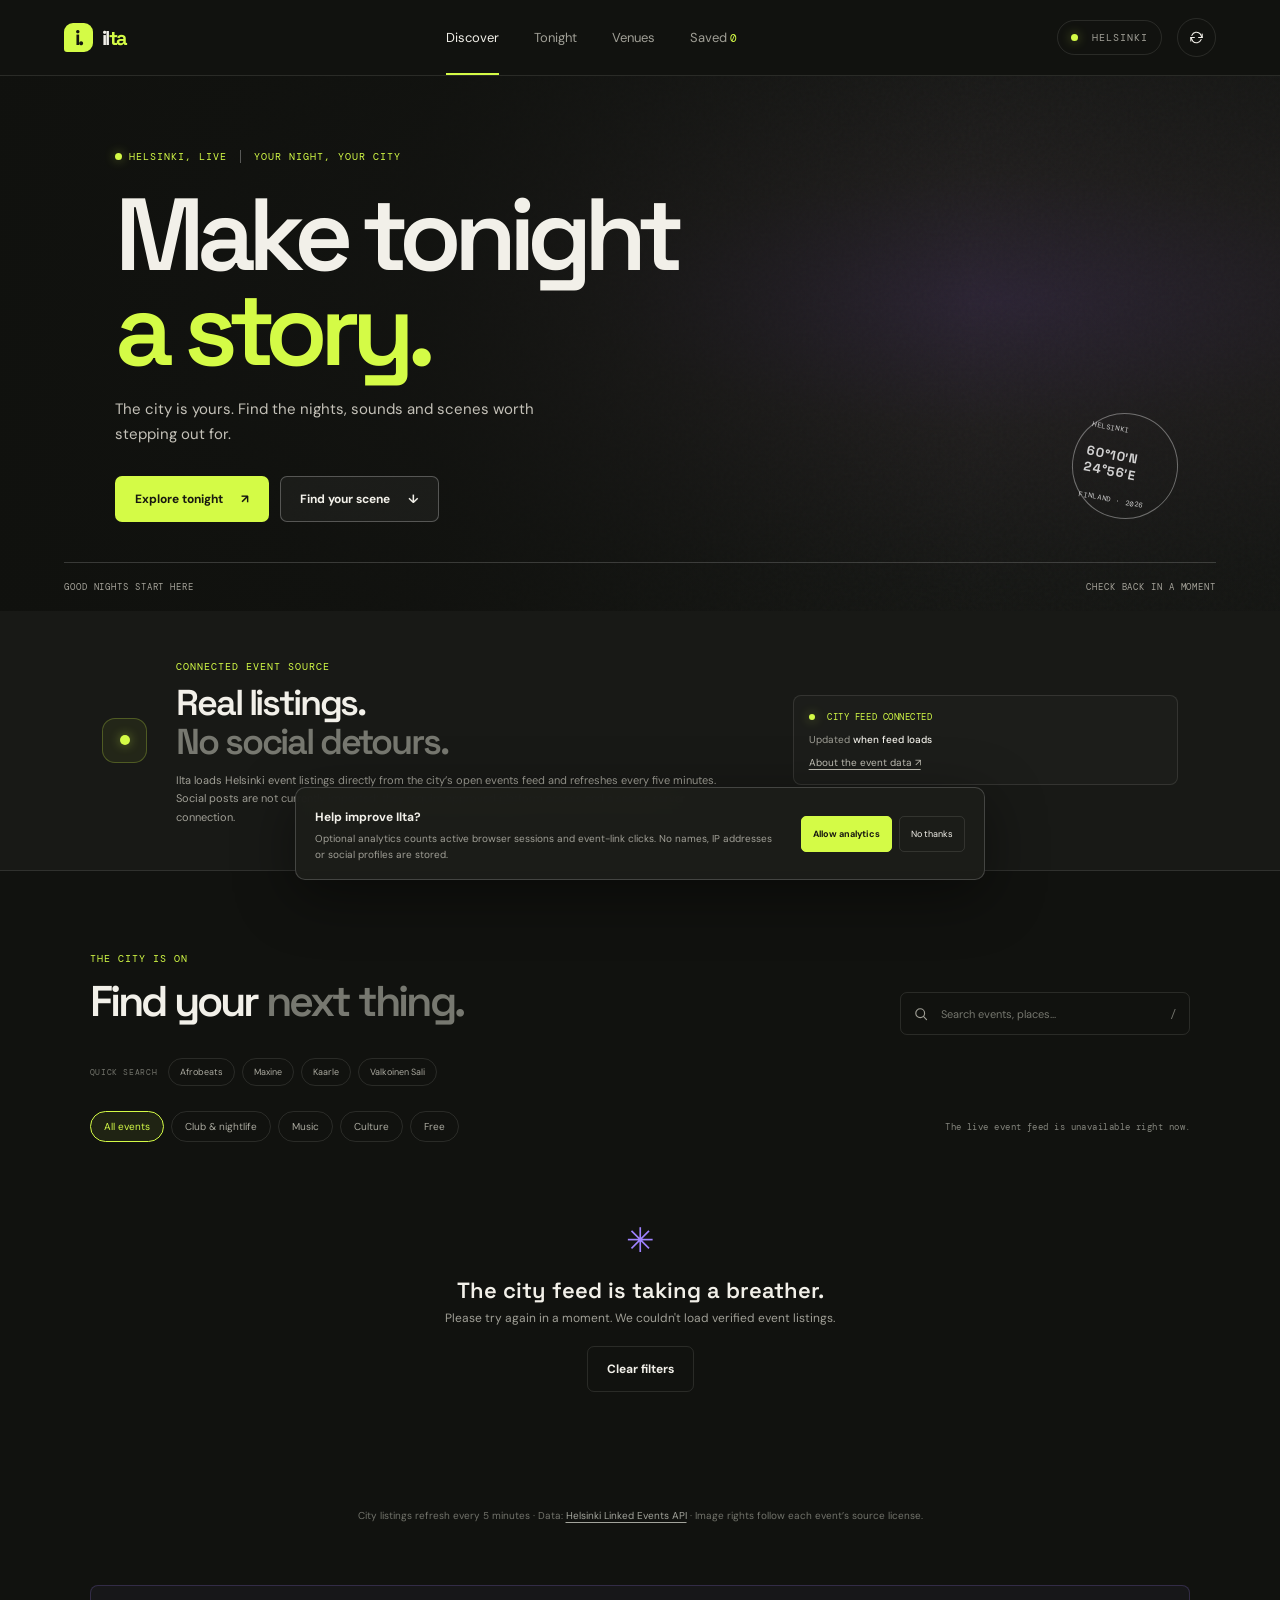
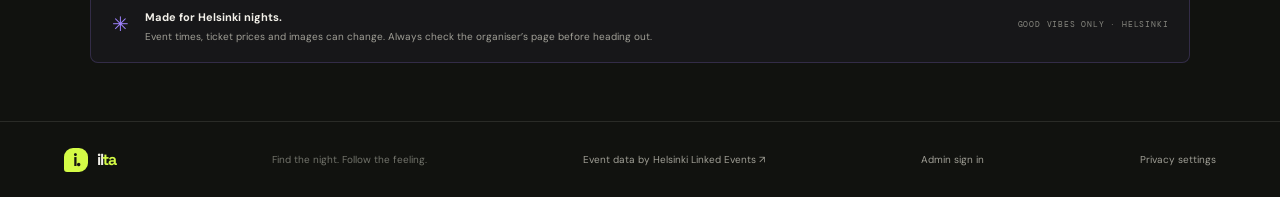
==== index.html @ cf6d87d6 "first commit" ====
<!doctype html>
<html lang="en">
  <head>
    <meta charset="UTF-8">
    <meta name="viewport" content="width=device-width, initial-scale=1">
    <meta name="theme-color" content="#11120f">
    <meta name="description" content="Find what's happening in Helsinki tonight. Live city events, club nights, culture and more.">
    <title>Ilta — Helsinki after hours</title>
    <link rel="preconnect" href="https://api.hel.fi">
    <link rel="stylesheet" href="styles.css">
    <script src="supabase-config.js" defer></script>
    <script src="app.js" defer></script>
  </head>
  <body>
    <div class="app-shell">
      <header class="topbar">
        <a class="brand" href="#discover" aria-label="Ilta home">
          <span class="brand-mark" aria-hidden="true">i.</span>
          <span>il<span class="brand-go">ta</span></span>
        </a>
        <nav class="desktop-nav" aria-label="Main navigation">
          <button class="nav-link active" data-view="discover">Discover</button>
          <button class="nav-link" data-view="tonight">Tonight</button>
          <button class="nav-link" data-view="venues">Venues</button>
          <button class="nav-link" data-view="saved">Saved <span class="saved-count" id="saved-count">0</span></button>
        </nav>
        <div class="top-actions">
          <span class="city-pill"><span class="status-dot"></span> HELSINKI</span>
          <button class="icon-button refresh-button" id="refresh-button" aria-label="Refresh events" title="Refresh events">
            <svg viewBox="0 0 24 24" aria-hidden="true"><path d="M20 7v5h-5M4 17v-5h5"/><path d="M5.5 9a7 7 0 0 1 11.8-2L20 12M4 12l2.7 5a7 7 0 0 0 11.8-2"/></svg>
          </button>
        </div>
      </header>

      <main>
        <section class="hero" id="discover">
          <div class="hero-art" id="hero-art" aria-hidden="true"></div>
          <div class="hero-grain" aria-hidden="true"></div>
          <div class="hero-copy">
            <div class="eyebrow"><span class="status-dot"></span><span id="live-label">HELSINKI, LIVE</span><span class="eyebrow-divider"></span><span>YOUR NIGHT, YOUR CITY</span></div>
            <h1>Make tonight<br> <span class="outline-text">a story.</span></h1>
            <p class="hero-description">The city is yours. Find the nights, sounds and scenes worth stepping out for.</p>
            <div class="hero-actions">
              <button class="button button-lime" data-view="tonight">Explore tonight <span aria-hidden="true">↗</span></button>
              <a class="button button-quiet" href="#feed-status">Find your scene <span aria-hidden="true">↓</span></a>
            </div>
          </div>
          <div class="hero-stamp" aria-hidden="true"><span>HELSINKI</span><b>60°10′N<br>24°56′E</b><span>FINLAND · 2026</span></div>
          <div class="hero-bottom"><span>GOOD NIGHTS START HERE</span><span id="hero-event-count">LOADING THE CITY...</span></div>
        </section>

        <section class="feed-status" id="feed-status" aria-labelledby="feed-title">
          <div class="feed-status-icon" aria-hidden="true"><span class="status-dot"></span></div>
          <div class="feed-status-copy">
            <span class="eyebrow">CONNECTED EVENT SOURCE</span>
            <h2 id="feed-title">Real listings.<br><span class="muted">No social detours.</span></h2>
            <p>Ilta loads Helsinki event listings directly from the city’s open events feed and refreshes every five minutes. Social posts are not currently imported; they require approved platform access and a secure server connection.</p>
          </div>
          <div class="feed-status-meta">
            <span class="feed-source-live"><span class="status-dot"></span> CITY FEED CONNECTED</span>
            <span>Updated <b id="feed-updated">when feed loads</b></span>
            <a href="https://api.hel.fi/linkedevents/v1/" target="_blank" rel="noopener noreferrer" data-analytics-kind="data" data-event-name="Helsinki Linked Events API">About the event data ↗</a>
          </div>
        </section>

        <section class="events-section" id="events-section">
          <div class="section-heading">
            <div>
              <span class="eyebrow">THE CITY IS ON</span>
              <h2 id="section-title">Find your <span class="muted">next thing.</span></h2>
            </div>
            <div class="section-tools">
              <label class="search-box">
                <svg viewBox="0 0 24 24" aria-hidden="true"><circle cx="10.8" cy="10.8" r="6.6"/><path d="m16 16 4.3 4.3"/></svg>
                <input id="event-search" type="search" placeholder="Search events, places..." autocomplete="off" aria-label="Search events and venues">
                <kbd>/</kbd>
              </label>
            </div>
          </div>
          <div class="quick-searches" role="group" aria-label="Quick searches">
            <span>QUICK SEARCH</span>
            <button type="button" data-query="Afrobeats">Afrobeats</button>
            <button type="button" data-query="Maxine">Maxine</button>
            <button type="button" data-query="Kaarle">Kaarle</button>
            <button type="button" data-query="Valkoinen Sali">Valkoinen Sali</button>
          </div>
          <div class="filters-row">
            <div class="filter-chips" role="group" aria-label="Filter events">
              <button class="filter-chip selected" data-filter="all">All events</button>
              <button class="filter-chip" data-filter="nightlife">Club &amp; nightlife</button>
              <button class="filter-chip" data-filter="music">Music</button>
              <button class="filter-chip" data-filter="culture">Culture</button>
              <button class="filter-chip" data-filter="free">Free</button>
            </div>
            <span class="results-meta" id="results-meta" aria-live="polite">Loading events…</span>
          </div>
          <div class="event-grid" id="event-grid" aria-live="polite"></div>
          <div class="empty-state" id="empty-state" hidden>
            <span class="empty-icon">✳</span>
            <h3>No plans found. Yet.</h3>
            <p>Try another search, pick a different filter or check back soon.</p>
            <button class="button button-outline" id="clear-filters">Clear filters</button>
          </div>
          <div class="load-more-wrap"><button class="button button-outline" id="load-more" hidden>Load more events <span aria-hidden="true">↓</span></button></div>
          <p class="api-note">City listings refresh every 5 minutes · Data: <a href="https://api.hel.fi/linkedevents/v1/" target="_blank" rel="noopener noreferrer" data-analytics-kind="data" data-event-name="Helsinki Linked Events API">Helsinki Linked Events API</a> · Image rights follow each event’s source license.</p>
        </section>

        <section class="venues-section" id="venues-section" hidden>
          <div class="section-heading">
            <div><span class="eyebrow">PLACES WITH A PULSE</span><h2>Meet the <span class="muted">venues.</span></h2></div>
            <p class="venue-intro">Places behind the plans, sourced from Helsinki’s public event listings.</p>
          </div>
          <div class="venue-grid" id="venue-grid"></div>
          <div class="empty-state" id="venue-empty" hidden><span class="empty-icon">⌂</span><h3>Venue details are on the way.</h3><p>Check back as more city listings come in.</p></div>
        </section>

        <section class="source-note">
          <span class="source-symbol">✳</span>
          <div><b>Made for Helsinki nights.</b><p>Event times, ticket prices and images can change. Always check the organiser’s page before heading out.</p></div>
          <span class="source-city">GOOD VIBES ONLY · HELSINKI</span>
        </section>
      </main>

      <footer class="footer">
        <a class="brand footer-brand" href="#discover"><span class="brand-mark" aria-hidden="true">i.</span><span>il<span class="brand-go">ta</span></span></a>
        <span>Find the night. Follow the feeling.</span>
        <a href="https://api.hel.fi/linkedevents/v1/" target="_blank" rel="noopener noreferrer" data-analytics-kind="data" data-event-name="Helsinki Linked Events API">Event data by Helsinki Linked Events ↗</a>
        <a href="admin.html">Admin sign in</a>
        <button class="privacy-settings" id="privacy-settings" type="button">Privacy settings</button>
      </footer>
    </div>

    <aside class="consent-banner" id="analytics-consent" aria-label="Optional analytics privacy settings" hidden>
      <div><b>Help improve Ilta?</b><p>Optional analytics counts active browser sessions and event-link clicks. No names, IP addresses or social profiles are stored.</p></div>
      <div class="consent-actions">
        <button class="consent-accept" id="consent-accept" type="button">Allow analytics</button>
        <button class="consent-decline" id="consent-decline" type="button">No thanks</button>
      </div>
    </aside>

    <nav class="mobile-nav" aria-label="Mobile navigation">
      <button class="mobile-nav-item active" data-view="discover"><span>⌂</span>Discover</button>
      <button class="mobile-nav-item" data-view="tonight"><span>✳</span>Tonight</button>
      <button class="mobile-nav-item" data-view="venues"><span>⌖</span>Venues</button>
      <button class="mobile-nav-item" data-view="saved"><span>♡</span>Saved</button>
    </nav>

    <dialog class="detail-dialog" id="detail-dialog" aria-labelledby="detail-title">
      <button class="dialog-close icon-button" id="dialog-close" aria-label="Close event details">×</button>
      <div class="detail-layout">
        <div class="flyer-panel">
          <div class="flyer-toolbar">
            <span>EVENT ARTWORK</span>
            <div><button class="zoom-control" id="zoom-out" aria-label="Zoom out">−</button><button class="zoom-control" id="zoom-in" aria-label="Zoom in">+</button></div>
          </div>
          <div class="flyer-viewport" id="flyer-viewport" tabindex="0" aria-label="Event flyer. Use plus and minus buttons to zoom.">
            <img id="detail-image" alt="" hidden>
            <div class="flyer-placeholder" id="flyer-placeholder"><span>✳</span><small>NO EVENT IMAGE SUPPLIED</small></div>
          </div>
          <p class="flyer-credit" id="flyer-credit"></p>
        </div>
        <div class="detail-copy">
          <span class="eyebrow" id="detail-kicker">HELSINKI EVENT</span>
          <h2 id="detail-title"></h2>
          <div class="detail-date" id="detail-date"></div>
          <div class="detail-venue" id="detail-venue"></div>
          <div class="detail-price" id="detail-price"></div>
          <p class="detail-description" id="detail-description"></p>
          <div class="detail-actions">
            <a class="button button-lime" id="official-link" target="_blank" rel="noopener noreferrer">Open event page <span aria-hidden="true">↗</span></a>
            <button class="button button-outline" id="detail-save">♡ Save event</button>
          </div>
          <div class="detail-source">Details from Helsinki Linked Events. Confirm the latest details with the organiser.</div>
        </div>
      </div>
    </dialog>

    <dialog class="venue-dialog" id="venue-dialog" aria-labelledby="venue-title">
      <button class="dialog-close icon-button" id="venue-close" aria-label="Close venue details">×</button>
      <div class="venue-dialog-image" id="venue-dialog-image"></div>
      <div class="venue-dialog-copy"><span class="eyebrow">HELSINKI VENUE</span><h2 id="venue-title"></h2><p id="venue-address"></p><p id="venue-description"></p><a class="button button-lime" id="venue-link" target="_blank" rel="noopener noreferrer">Venue website <span aria-hidden="true">↗</span></a><h3>Upcoming here</h3><div id="venue-events" class="venue-events"></div></div>
    </dialog>
  </body>
</html>
---- styles.css ----
@import url('https://fonts.googleapis.com/css2?family=DM+Mono:wght@400;500&family=DM+Sans:wght@400;500;600;700;800&family=Space+Grotesk:wght@400;500;600;700&display=swap');

:root {
  color-scheme: dark;
  --bg: #11120f;
  --surface: #191a17;
  --surface-raised: #20211d;
  --text: #f2f0e9;
  --muted: #a09f96;
  --subtle: #72736b;
  --line: rgba(243, 241, 230, .11);
  --lime: #d4fb46;
  --violet: #9f82ff;
  --mono: "DM Mono", monospace;
  --display: "Space Grotesk", sans-serif;
  --body: "DM Sans", sans-serif;
}

* { box-sizing: border-box; }
html { scroll-behavior: smooth; scroll-padding-top: 90px; }
body { margin: 0; background: var(--bg); color: var(--text); font-family: var(--body); -webkit-font-smoothing: antialiased; }
button, input { font: inherit; }
button, a { -webkit-tap-highlight-color: transparent; }
a { color: inherit; }
button { color: inherit; }
button:focus-visible, a:focus-visible, input:focus-visible { outline: 2px solid var(--lime); outline-offset: 3px; }
[hidden] { display: none !important; }

.app-shell { max-width: 1600px; margin: 0 auto; overflow: hidden; }
.topbar { height: 76px; display: flex; align-items: center; justify-content: space-between; padding: 0 clamp(22px, 5vw, 80px); border-bottom: 1px solid var(--line); }
.brand { display: inline-flex; gap: 9px; align-items: center; color: var(--text); text-decoration: none; font: 700 20px var(--display); letter-spacing: -.08em; }
.brand-mark { display: grid; width: 29px; height: 29px; place-items: center; border-radius: 9px 9px 9px 3px; background: var(--lime); color: #161711; font: 700 21px var(--display); letter-spacing: -.1em; }
.brand-go { color: var(--lime); }
.desktop-nav { align-items: center; gap: 35px; display: flex; height: 100%; }
.nav-link { height: 100%; background: none; border: 0; border-bottom: 2px solid transparent; color: var(--muted); padding: 2px 0 0; font-size: 13px; cursor: pointer; }
.nav-link:hover, .nav-link.active { color: var(--text); }
.nav-link.active { border-bottom-color: var(--lime); }
.saved-count { color: var(--lime); font: 11px var(--mono); }
.top-actions { display: flex; align-items: center; gap: 15px; }
.city-pill, .eyebrow, .hero-bottom, .hero-stamp, .results-meta, .flyer-toolbar, .flyer-credit, .detail-source, .source-city { font: 10px var(--mono); letter-spacing: .1em; }
.city-pill { border: 1px solid var(--line); border-radius: 30px; padding: 10px 13px; color: var(--muted); }
.status-dot { display: inline-block; width: 7px; height: 7px; margin-right: 7px; border-radius: 50%; background: var(--lime); box-shadow: 0 0 11px rgba(212,251,70,.45); }
.icon-button { display: grid; width: 39px; height: 39px; place-items: center; border: 1px solid var(--line); border-radius: 50%; background: transparent; cursor: pointer; }
.icon-button svg { width: 17px; fill: none; stroke: currentColor; stroke-width: 1.6; stroke-linecap: round; stroke-linejoin: round; }
.icon-button:hover { border-color: var(--lime); color: var(--lime); }
.refresh-button.loading svg { animation: spin .9s linear infinite; }
@keyframes spin { to { transform: rotate(360deg); } }

.hero { min-height: 535px; position: relative; display: flex; align-items: center; padding: 68px clamp(24px, 9vw, 142px) 89px; isolation: isolate; overflow: hidden; background: radial-gradient(ellipse at 78% 42%, #342940 0%, #242122 29%, #171816 64%, #12130f 100%); }
.hero::after { content: ""; position: absolute; z-index: -1; inset: 0; background: linear-gradient(90deg, rgba(16,17,14,.98) 0%, rgba(16,17,14,.86) 34%, rgba(16,17,14,.26) 76%, rgba(16,17,14,.38) 100%); }
.hero-art { position: absolute; z-index: -2; inset: 0 0 0 33%; background-position: center 42%; background-size: cover; opacity: 0; transition: opacity .7s ease; }
.hero-art.ready { opacity: .77; }
.hero-art.ready::before { content: ""; position: absolute; inset: 0; backdrop-filter: saturate(.68); }
.hero-grain { position: absolute; z-index: -1; inset: 0; opacity: .17; pointer-events: none; background-image: url("data:image/svg+xml,%3Csvg viewBox='0 0 180 180' xmlns='http://www.w3.org/2000/svg'%3E%3Cfilter id='n'%3E%3CfeTurbulence type='fractalNoise' baseFrequency='.86' numOctaves='3' stitchTiles='stitch'/%3E%3C/filter%3E%3Crect width='100%25' height='100%25' filter='url(%23n)' opacity='.23'/%3E%3C/svg%3E"); }
.hero-copy { max-width: 610px; }
.eyebrow { display: inline-flex; align-items: center; gap: 3px; color: var(--lime); }
.eyebrow .status-dot { margin-right: 4px; }
.eyebrow-divider { height: 13px; width: 1px; margin: 0 10px; background: rgba(255,255,255,.3); }
.hero h1 { margin: 23px 0 14px; font: 600 clamp(59px, 8vw, 104px)/.92 var(--display); letter-spacing: -.08em; }
.outline-text { color: var(--lime); }
.hero-description { max-width: 420px; margin: 20px 0 28px; color: #c4c1b8; font-size: 15px; line-height: 1.7; }
.hero-actions { display: flex; gap: 11px; }
.button { min-height: 46px; display: inline-flex; align-items: center; justify-content: center; gap: 18px; padding: 0 19px; border: 1px solid transparent; border-radius: 7px; text-decoration: none; font-size: 12px; font-weight: 700; cursor: pointer; transition: transform .18s, background .18s, border-color .18s; }
.button:hover { transform: translateY(-2px); }
.button-lime { background: var(--lime); color: #171810; }
.button-lime:hover { background: #e3ff77; }
.button-quiet { border-color: rgba(255,255,255,.26); color: var(--text); background: rgba(255,255,255,.045); }
.button-quiet:hover, .button-outline:hover { border-color: var(--lime); color: var(--lime); }
.button-outline { border-color: var(--line); color: var(--text); background: transparent; }
.hero-stamp { position: absolute; right: clamp(30px, 8vw, 127px); bottom: 92px; width: 106px; height: 106px; display: flex; flex-direction: column; justify-content: space-between; padding: 12px; border: 1px solid rgba(255,255,255,.36); border-radius: 50%; color: rgba(255,255,255,.8); font-size: 7px; transform: rotate(11deg); }
.hero-stamp b { font: 700 13px/1.25 var(--display); }
.hero-bottom { position: absolute; bottom: 0; left: clamp(24px, 5vw, 80px); right: clamp(24px, 5vw, 80px); display: flex; justify-content: space-between; padding: 18px 0; color: #a5a39a; border-top: 1px solid rgba(255,255,255,.17); font-size: 9px; }

.section-heading h2 { margin: 11px 0 10px; font: 600 clamp(28px, 3.5vw, 43px)/1.1 var(--display); letter-spacing: -.065em; }
.muted { color: #777870; }

.feed-status { display: grid; grid-template-columns: 50px minmax(0, 1fr) minmax(190px, .65fr); align-items: center; gap: 24px; padding: 43px clamp(24px, 8vw, 120px); background: #181916; border-bottom: 1px solid var(--line); }
.feed-status-icon { width: 45px; height: 45px; display: grid; place-items: center; border: 1px solid rgba(212,251,70,.25); border-radius: 13px; background: rgba(212,251,70,.06); }
.feed-status-icon .status-dot { width: 10px; height: 10px; margin: 0; }
.feed-status-copy h2 { margin: 9px 0; font: 600 clamp(25px, 3vw, 36px)/1.08 var(--display); letter-spacing: -.06em; }
.feed-status-copy p { max-width: 570px; margin: 0; color: var(--muted); font-size: 11px; line-height: 1.7; }
.feed-status-meta { display: grid; justify-items: start; gap: 10px; padding: 15px; border: 1px solid var(--line); border-radius: 8px; background: rgba(255,255,255,.02); color: var(--muted); font-size: 10px; }
.feed-source-live { color: var(--lime); font: 9px var(--mono); letter-spacing: .06em; }
.feed-status-meta .status-dot { width: 6px; height: 6px; }
.feed-status-meta b { color: var(--text); font-weight: 500; }
.feed-status-meta a { color: #c4c2b8; text-underline-offset: 3px; }
.feed-status-meta a:hover { color: var(--lime); }

.events-section, .venues-section { padding: 75px clamp(24px, 7vw, 105px) 61px; }
.section-heading { display: flex; justify-content: space-between; align-items: end; gap: 30px; }
.section-tools { display: flex; align-items: center; gap: 11px; }
.search-box { min-width: min(290px, 35vw); height: 43px; display: flex; align-items: center; gap: 10px; padding: 0 12px; border: 1px solid var(--line); border-radius: 7px; color: var(--muted); }
.search-box svg { flex: 0 0 auto; width: 16px; fill: none; stroke: currentColor; stroke-width: 1.7; stroke-linecap: round; }
.search-box input { width: 100%; min-width: 0; border: 0; outline: 0; background: transparent; color: var(--text); font-size: 11px; }
.search-box input::placeholder { color: #75766e; }
.search-box kbd { color: #73746d; font: 11px var(--mono); }
.filters-row { display: flex; align-items: center; justify-content: space-between; gap: 18px; margin: 25px 0 19px; }
.quick-searches { display: flex; align-items: center; flex-wrap: wrap; gap: 7px; margin: 23px 0 0; }
.quick-searches > span { margin-right: 4px; color: var(--subtle); font: 8px var(--mono); letter-spacing: .08em; }
.quick-searches button { padding: 7px 11px; border: 1px solid var(--line); border-radius: 99px; color: #aaa99f; background: transparent; font-size: 9px; cursor: pointer; }
.quick-searches button:hover { border-color: var(--violet); color: var(--text); }
.filter-chips { display: flex; flex-wrap: wrap; gap: 7px; }
.filter-chip { border: 1px solid var(--line); border-radius: 99px; padding: 8px 13px; color: #aaa99f; background: transparent; font-size: 10px; cursor: pointer; }
.filter-chip:hover, .filter-chip.selected { border-color: var(--lime); color: var(--lime); background: rgba(212,251,70,.07); }
.results-meta { color: #84857d; font-size: 9px; letter-spacing: .05em; white-space: nowrap; }
.event-grid { display: grid; grid-template-columns: repeat(4, minmax(0, 1fr)); gap: 14px; }
.event-card { position: relative; min-width: 0; border: 1px solid var(--line); border-radius: 9px; overflow: hidden; background: var(--surface); transition: border-color .2s, transform .2s, box-shadow .2s; }
.event-card:hover { transform: translateY(-4px); border-color: rgba(212,251,70,.4); box-shadow: 0 13px 35px rgba(0,0,0,.2); }
.event-image-wrap { height: clamp(175px, 20vw, 265px); display: grid; place-items: center; position: relative; overflow: hidden; background: radial-gradient(ellipse at 35% 22%, #40384d, #272723 49%, #20211c); }
.event-image-wrap::after { content: ""; position: absolute; inset: 0; pointer-events: none; background: linear-gradient(180deg, rgba(0,0,0,.08), transparent 53%, rgba(0,0,0,.24)); }
.event-image { width: 100%; height: 100%; object-fit: contain; color: transparent; }
.event-placeholder { position: absolute; inset: 0; display: grid; place-content: center; justify-items: center; gap: 10px; color: rgba(242,240,233,.28); }
.event-placeholder span { font: 34px var(--display); color: var(--violet); }
.event-placeholder small { font: 8px var(--mono); letter-spacing: .13em; }
.event-tag { position: absolute; z-index: 1; top: 11px; left: 11px; border: 1px solid rgba(255,255,255,.2); border-radius: 4px; padding: 6px 8px; color: #f4f1e6; background: rgba(17,18,15,.72); backdrop-filter: blur(9px); font: 8px var(--mono); letter-spacing: .06em; text-transform: uppercase; }
.save-event { position: absolute; z-index: 2; top: 9px; right: 9px; width: 33px; height: 33px; display: grid; place-items: center; border: 1px solid rgba(255,255,255,.26); border-radius: 50%; background: rgba(17,18,15,.69); color: var(--text); font-size: 16px; cursor: pointer; }
.save-event:hover, .save-event.saved { border-color: var(--lime); color: var(--lime); }
.event-card-body { padding: 14px 14px 13px; }
.event-date { color: var(--lime); font: 9px var(--mono); letter-spacing: .045em; }
.event-title { display: -webkit-box; min-height: 44px; margin: 8px 0 9px; overflow: hidden; color: var(--text); font: 600 16px/1.35 var(--display); letter-spacing: -.035em; -webkit-box-orient: vertical; -webkit-line-clamp: 2; }
.event-venue { display: flex; align-items: start; gap: 6px; min-height: 28px; color: #a4a39a; font-size: 10px; line-height: 1.45; }
.event-venue span { color: var(--violet); font-size: 12px; }
.card-footer { display: flex; justify-content: space-between; align-items: center; margin-top: 12px; padding-top: 11px; border-top: 1px solid var(--line); }
.event-price { color: #d5d2c8; font-size: 10px; }
.event-price.free { color: var(--lime); }
.card-arrow { color: var(--lime); font-size: 14px; }
.event-card-main { width: 100%; padding: 0; border: 0; color: inherit; text-align: left; background: none; cursor: pointer; }
.load-more-wrap { display: flex; justify-content: center; margin-top: 30px; }
.api-note { margin: 28px auto 0; color: var(--subtle); text-align: center; font-size: 10px; line-height: 1.6; }
.api-note a { color: #a3a49c; text-underline-offset: 3px; }
.empty-state { padding: 58px 18px; text-align: center; }
.empty-icon { color: var(--violet); font: 34px var(--display); }
.empty-state h3 { margin: 14px 0 6px; font: 600 22px var(--display); }
.empty-state p { margin: 0 auto 20px; color: var(--muted); font-size: 12px; }
.skeleton { min-height: 335px; border: 1px solid var(--line); border-radius: 9px; background: linear-gradient(105deg, #1a1b18 25%, #242520 40%, #1a1b18 60%); background-size: 200% 100%; animation: shimmer 1.3s linear infinite; }
@keyframes shimmer { to { background-position-x: -200%; } }

.venue-intro { max-width: 310px; margin: 0 0 10px; color: var(--muted); font-size: 12px; line-height: 1.7; }
.venue-grid { display: grid; grid-template-columns: repeat(3, minmax(0, 1fr)); gap: 14px; margin-top: 28px; }
.venue-card { min-height: 177px; position: relative; display: flex; flex-direction: column; justify-content: end; padding: 19px; overflow: hidden; border: 1px solid var(--line); border-radius: 9px; background: radial-gradient(ellipse at 80% 5%, rgba(159,130,255,.25), transparent 55%), linear-gradient(130deg, #22231f, #171815); text-align: left; cursor: pointer; }
.venue-card:hover { border-color: rgba(212,251,70,.45); }
.venue-card::before { content: "⌖"; position: absolute; top: 15px; right: 19px; color: rgba(212,251,70,.7); font-size: 26px; }
.venue-card img { position: absolute; inset: 0; width: 100%; height: 100%; object-fit: cover; opacity: .35; }
.venue-card::after { content: ""; position: absolute; inset: 0; background: linear-gradient(0deg, rgba(17,18,15,.92), transparent 80%); }
.venue-card span, .venue-card b, .venue-card small { z-index: 1; position: relative; }
.venue-card span { color: var(--lime); font: 9px var(--mono); text-transform: uppercase; }
.venue-card b { max-width: 90%; margin-top: 7px; font: 600 17px var(--display); }
.venue-card small { margin-top: 5px; color: var(--muted); font-size: 10px; }

.source-note { display: flex; align-items: center; gap: 16px; margin: 0 clamp(24px, 7vw, 105px) 58px; padding: 19px 21px; border: 1px solid rgba(159,130,255,.2); border-radius: 8px; background: rgba(159,130,255,.045); }
.source-symbol { color: var(--violet); font-size: 20px; }
.source-note b { font-size: 11px; }
.source-note p { margin: 4px 0 0; color: var(--muted); font-size: 10px; }
.source-city { margin-left: auto; color: #888880; font-size: 8px; white-space: nowrap; }
.footer { min-height: 76px; display: flex; align-items: center; justify-content: space-between; gap: 15px; padding: 18px clamp(24px, 5vw, 80px); border-top: 1px solid var(--line); color: var(--subtle); font-size: 10px; }
.footer-brand { color: var(--text); font-size: 16px; }
.footer-brand .brand-mark { width: 24px; height: 24px; font-size: 18px; }
.footer a:last-child { color: var(--muted); text-decoration: none; }
.footer a:last-child:hover { color: var(--lime); }
.footer > a:not(.brand) { color: var(--muted); text-decoration: none; }
.footer > a:not(.brand):hover { color: var(--lime); }
.privacy-settings { padding: 0; border: 0; color: var(--muted); background: transparent; font-size: 10px; cursor: pointer; }
.privacy-settings:hover { color: var(--lime); }
.consent-banner { position: fixed; z-index: 20; right: 20px; bottom: 20px; left: 20px; width: min(690px, calc(100% - 40px)); display: flex; justify-content: space-between; align-items: center; gap: 20px; margin: 0 auto; padding: 17px 19px; border: 1px solid rgba(255,255,255,.18); border-radius: 10px; background: rgba(28,29,25,.97); box-shadow: 0 15px 60px rgba(0,0,0,.45); backdrop-filter: blur(16px); }
.consent-banner b { font-size: 12px; }
.consent-banner p { margin: 5px 0 0; color: var(--muted); font-size: 10px; line-height: 1.55; }
.consent-actions { flex: 0 0 auto; display: flex; gap: 7px; }
.consent-actions button { min-height: 36px; padding: 0 11px; border: 1px solid var(--line); border-radius: 5px; background: transparent; color: var(--text); font-size: 9px; cursor: pointer; }
.consent-actions .consent-accept { border-color: var(--lime); background: var(--lime); color: #171810; font-weight: 700; }
.consent-actions button:hover { border-color: var(--lime); }

.admin-page { min-height: 100vh; }
.admin-shell { max-width: 1200px; min-height: 100vh; margin: 0 auto; }
.admin-topbar { padding: 0 clamp(22px, 5vw, 70px); }
.private-pill { border: 1px solid rgba(159,130,255,.35); border-radius: 30px; padding: 9px 12px; color: #c6b7ff; font: 9px var(--mono); letter-spacing: .07em; }
.private-pill span { margin-right: 5px; }
.admin-back { color: var(--muted); font-size: 11px; text-decoration: none; }
.admin-back:hover { color: var(--lime); }
.admin-main { min-height: calc(100vh - 154px); padding: 60px clamp(22px, 7vw, 100px); }
.admin-login { width: min(100%, 430px); margin: 4vh auto; padding: 35px; border: 1px solid var(--line); border-radius: 12px; background: linear-gradient(145deg, #1d1e1a, #151613); box-shadow: 0 25px 80px rgba(0,0,0,.22); }
.admin-login h1, .admin-heading h1 { margin: 12px 0; font: 600 clamp(38px, 6vw, 55px)/.98 var(--display); letter-spacing: -.07em; }
.admin-login > p, .admin-heading p { color: var(--muted); font-size: 12px; line-height: 1.7; }
.admin-login form { display: grid; gap: 8px; margin-top: 25px; }
.admin-login label { margin-top: 8px; color: #d4d1c8; font-size: 11px; }
.admin-login input { min-height: 43px; padding: 0 12px; border: 1px solid var(--line); border-radius: 6px; background: #11120f; color: var(--text); }
.admin-login form .button { margin-top: 10px; }
.admin-message { min-height: 20px; font-size: 10px !important; }
.admin-message.error { color: #ff9d9d; }
.admin-heading { display: flex; justify-content: space-between; align-items: start; gap: 20px; }
.admin-heading h1 { font-size: 43px; }
.admin-heading p { max-width: 500px; margin-top: 0; }
.admin-heading > .button { flex: 0 0 auto; }
.metric-grid { display: grid; grid-template-columns: repeat(3, minmax(0, 1fr)); gap: 13px; margin-top: 29px; }
.metric-card { min-height: 165px; display: flex; flex-direction: column; align-items: start; justify-content: space-between; padding: 19px; border: 1px solid var(--line); border-radius: 9px; background: var(--surface); }
.metric-card > span { color: #c8c5bb; font: 9px var(--mono); letter-spacing: .08em; }
.metric-card small { margin-left: 7px; color: var(--subtle); font-size: 8px; }
.metric-card > b { color: var(--lime); font: 600 45px var(--display); letter-spacing: -.06em; }
.metric-card p { margin: 0; color: var(--muted); font-size: 10px; }
.clicks-panel { margin-top: 24px; padding: 21px; border: 1px solid var(--line); border-radius: 9px; background: var(--surface); }
.clicks-heading { display: flex; align-items: end; justify-content: space-between; gap: 15px; padding-bottom: 15px; border-bottom: 1px solid var(--line); }
.clicks-heading h2 { margin: 7px 0 0; font: 600 20px var(--display); }
.clicks-heading > span { color: var(--subtle); font: 9px var(--mono); }
.click-list { display: grid; }
.click-row { display: flex; justify-content: space-between; align-items: center; gap: 15px; padding: 13px 0; border-bottom: 1px solid var(--line); }
.click-row:last-child { border-bottom: 0; }
.click-row > div { display: grid; gap: 4px; min-width: 0; }
.click-row b { overflow: hidden; color: var(--text); font-size: 11px; font-weight: 500; text-overflow: ellipsis; white-space: nowrap; }
.click-row span, .click-row time { color: var(--muted); font-size: 9px; }
.click-row time { flex: 0 0 auto; font-family: var(--mono); }
.click-empty { color: var(--muted); font-size: 11px; }
.admin-privacy { margin: 18px 0; color: var(--subtle); font-size: 10px; line-height: 1.6; }

.mobile-nav { display: none; }
.detail-dialog, .venue-dialog { width: min(980px, calc(100vw - 32px)); max-width: unset; max-height: min(860px, calc(100dvh - 32px)); padding: 0; overflow: auto; border: 1px solid rgba(255,255,255,.14); border-radius: 12px; background: #181916; color: var(--text); box-shadow: 0 30px 100px rgba(0,0,0,.7); }
.detail-dialog::backdrop, .venue-dialog::backdrop { background: rgba(7,8,7,.78); backdrop-filter: blur(8px); }
.dialog-close { position: sticky; z-index: 5; top: 14px; float: right; margin: 14px 14px -53px 0; border-color: rgba(255,255,255,.2); background: rgba(16,17,14,.68); font-size: 23px; }
.detail-layout { display: grid; grid-template-columns: minmax(0, .95fr) minmax(0, 1.05fr); min-height: 560px; }
.flyer-panel { display: flex; flex-direction: column; min-width: 0; padding: 20px; background: #12130f; }
.flyer-toolbar { display: flex; justify-content: space-between; align-items: center; margin: 0 50px 14px 0; color: var(--muted); font-size: 8px; }
.zoom-control { width: 30px; height: 27px; margin-left: 5px; border: 1px solid var(--line); border-radius: 4px; background: #20211d; cursor: pointer; }
.zoom-control:hover { border-color: var(--lime); color: var(--lime); }
.flyer-viewport { min-height: 370px; flex: 1; display: grid; place-items: center; overflow: auto; border-radius: 6px; background: radial-gradient(ellipse, #292a25, #191a17); }
.flyer-viewport img { max-width: 100%; max-height: 480px; object-fit: contain; transform: scale(1); transition: transform .18s; transform-origin: center; }
.flyer-placeholder { display: grid; justify-items: center; gap: 10px; color: #85847c; }
.flyer-placeholder span { color: var(--violet); font-size: 36px; }
.flyer-placeholder small { font: 8px var(--mono); letter-spacing: .1em; }
.flyer-credit { min-height: 15px; margin: 10px 0 0; color: var(--subtle); font-size: 8px; letter-spacing: .02em; }
.detail-copy { padding: 68px 36px 34px; }
.detail-copy h2 { margin: 15px 0; font: 600 clamp(28px, 4vw, 39px)/1.08 var(--display); letter-spacing: -.055em; }
.detail-date, .detail-venue, .detail-price { margin-top: 12px; color: #d5d2c8; font-size: 12px; }
.detail-date { color: var(--lime); font-family: var(--mono); }
.detail-venue::before { content: "⌖"; margin-right: 7px; color: var(--violet); }
.detail-price::before { content: "↗"; margin-right: 7px; color: var(--lime); }
.detail-description { margin: 24px 0; color: #aaa99f; font-size: 12px; line-height: 1.75; }
.detail-actions { display: flex; flex-wrap: wrap; gap: 9px; }
.detail-source { margin-top: 22px; color: var(--subtle); font-size: 8px; letter-spacing: .02em; line-height: 1.6; }
.venue-dialog { width: min(620px, calc(100vw - 32px)); }
.venue-dialog-image { height: 200px; background: radial-gradient(ellipse at 70% 30%, #44385a, #20211c 67%); }
.venue-dialog-image img { width: 100%; height: 100%; object-fit: cover; }
.venue-dialog-copy { padding: 29px; }
.venue-dialog-copy h2 { margin: 9px 0; font: 600 31px var(--display); }
.venue-dialog-copy p { color: var(--muted); font-size: 12px; line-height: 1.7; }
.venue-dialog-copy h3 { margin: 28px 0 10px; font: 600 16px var(--display); }
.venue-events { display: grid; gap: 7px; }
.venue-event-row { display: flex; justify-content: space-between; gap: 12px; padding: 10px; border: 1px solid var(--line); border-radius: 6px; background: #1d1e1a; text-align: left; cursor: pointer; }
.venue-event-row span:first-child { font-size: 11px; }
.venue-event-row span:last-child { flex: 0 0 auto; color: var(--lime); font: 9px var(--mono); }

@media (min-width: 1320px) {
  .event-grid { grid-template-columns: repeat(5, minmax(0, 1fr)); }
}
@media (max-width: 960px) {
  .topbar { padding: 0 25px; }
  .desktop-nav { gap: 21px; }
  .hero { min-height: 490px; padding-left: 8vw; }
  .feed-status { grid-template-columns: 43px minmax(0, 1fr) minmax(170px, .65fr); gap: 16px; padding-right: 7vw; padding-left: 7vw; }
  .event-grid { grid-template-columns: repeat(3, minmax(0, 1fr)); }
}
@media (max-width: 700px) {
  html { scroll-padding-top: 15px; }
  .topbar { height: 62px; padding: 0 18px; }
  .brand { font-size: 18px; }
  .brand-mark { width: 27px; height: 27px; }
  .desktop-nav { display: none; }
  .top-actions { gap: 9px; }
  .city-pill { padding: 8px 9px; font-size: 8px; }
  .icon-button { width: 35px; height: 35px; }
  .hero { min-height: 555px; align-items: end; padding: 0 22px 85px; }
  .hero::after { background: linear-gradient(0deg, rgba(15,16,14,.98), rgba(15,16,14,.8) 37%, rgba(15,16,14,.13) 100%); }
  .hero-art { inset: 0; background-position: center 30%; }
  .hero-copy { max-width: 100%; }
  .hero h1 { margin-top: 19px; font-size: clamp(59px, 17vw, 87px); }
  .hero-description { max-width: 340px; margin: 14px 0 20px; font-size: 13px; }
  .hero-stamp { right: 22px; top: 54%; bottom: auto; width: 80px; height: 80px; padding: 9px; font-size: 6px; }
  .hero-stamp b { font-size: 10px; }
  .hero-bottom { left: 22px; right: 22px; font-size: 7px; }
  .feed-status { grid-template-columns: 38px 1fr; gap: 12px; padding: 29px 21px; }
  .feed-status-icon { width: 36px; height: 36px; border-radius: 11px; }
  .feed-status-copy h2 { font-size: 27px; }
  .feed-status-copy p { grid-column: 1 / -1; font-size: 10px; }
  .feed-status-meta { grid-column: 1 / -1; grid-template-columns: 1fr auto; justify-items: start; gap: 7px 12px; padding: 11px; font-size: 9px; }
  .feed-status-meta a { grid-column: 1 / -1; }
  .events-section, .venues-section { padding: 48px 18px 45px; }
  .section-heading { display: block; }
  .section-heading h2 { font-size: 32px; }
  .section-tools { margin-top: 18px; }
  .search-box { width: 100%; min-width: 0; }
  .filters-row { display: block; margin: 17px 0 15px; }
  .quick-searches { flex-wrap: nowrap; overflow-x: auto; padding: 1px 1px 6px; scrollbar-width: none; }
  .quick-searches::-webkit-scrollbar { display: none; }
  .quick-searches > span, .quick-searches button { flex: 0 0 auto; }
  .filter-chips { flex-wrap: nowrap; overflow-x: auto; padding: 2px 1px 7px; scrollbar-width: none; }
  .filter-chips::-webkit-scrollbar { display: none; }
  .filter-chip { flex: 0 0 auto; }
  .results-meta { display: block; margin-top: 5px; }
  .event-grid { grid-template-columns: repeat(2, minmax(0, 1fr)); gap: 9px; }
  .event-image-wrap { height: clamp(135px, 46vw, 210px); }
  .event-card-body { padding: 11px 10px 10px; }
  .event-title { min-height: 41px; font-size: 14px; }
  .event-venue { font-size: 9px; }
  .event-date { font-size: 8px; }
  .event-price { font-size: 9px; }
  .api-note { font-size: 9px; }
  .venue-grid { grid-template-columns: repeat(2, minmax(0, 1fr)); gap: 9px; margin-top: 21px; }
  .venue-card { min-height: 145px; padding: 13px; }
  .venue-card b { font-size: 14px; }
  .venue-intro { margin-top: 10px; }
  .source-note { align-items: start; margin: 0 18px 36px; padding: 15px; }
  .source-note p { line-height: 1.6; }
  .source-city { display: none; }
  .footer { min-height: 120px; justify-content: flex-start; flex-wrap: wrap; padding: 19px 20px 76px; }
  .footer > span { width: calc(100% - 150px); text-align: right; font-size: 9px; }
  .footer a:last-child { font-size: 9px; }
  .footer > a:not(.brand) { font-size: 9px; }
  .privacy-settings { font-size: 9px; }
  .consent-banner { right: 10px; bottom: 78px; left: 10px; width: auto; display: block; padding: 14px; }
  .consent-actions { margin-top: 11px; }
  .consent-actions button { flex: 1; }
  .admin-main { min-height: calc(100vh - 140px); padding: 30px 18px; }
  .admin-topbar { padding: 0 18px; }
  .private-pill { display: none; }
  .admin-login { margin: 5vh auto; padding: 25px 21px; }
  .admin-heading { align-items: start; }
  .admin-heading h1 { font-size: 34px; }
  .admin-heading p { max-width: 240px; font-size: 10px; }
  .admin-heading > .button { min-height: 38px; padding: 0 10px; font-size: 10px; }
  .metric-grid { grid-template-columns: 1fr; gap: 8px; margin-top: 22px; }
  .metric-card { min-height: 125px; }
  .metric-card > b { font-size: 38px; }
  .clicks-panel { padding: 15px; }
  .click-row { align-items: start; }
  .click-row b { max-width: 210px; }
  .mobile-nav { position: fixed; z-index: 10; right: 10px; bottom: max(10px, env(safe-area-inset-bottom)); left: 10px; height: 60px; display: grid; grid-template-columns: repeat(4, 1fr); padding: 4px; border: 1px solid rgba(255,255,255,.12); border-radius: 12px; background: rgba(25,26,23,.94); box-shadow: 0 8px 30px rgba(0,0,0,.4); backdrop-filter: blur(16px); }
  .mobile-nav-item { display: grid; align-content: center; justify-items: center; gap: 3px; border: 0; border-radius: 8px; color: #85867d; background: transparent; font-size: 8px; cursor: pointer; }
  .mobile-nav-item span { font-size: 17px; }
  .mobile-nav-item.active { color: var(--lime); background: rgba(212,251,70,.07); }
  .detail-dialog, .venue-dialog { width: calc(100vw - 16px); max-height: calc(100dvh - 20px); border-radius: 11px; }
  .detail-layout { display: flex; flex-direction: column; }
  .flyer-panel { min-height: 360px; padding: 15px; }
  .flyer-viewport { min-height: 280px; max-height: 49dvh; }
  .flyer-viewport img { max-height: 46dvh; }
  .detail-copy { padding: 24px 20px 25px; }
  .detail-copy h2 { max-width: 90%; font-size: 30px; }
  .detail-description { margin: 17px 0; }
  .detail-actions .button { flex: 1; }
  .venue-dialog-image { height: 160px; }
  .venue-dialog-copy { padding: 23px 20px; }
}
@media (max-width: 380px) {
  .hero-actions { gap: 7px; }
  .button { gap: 10px; padding: 0 13px; font-size: 11px; }
  .event-grid { gap: 7px; }
}
@media (prefers-reduced-motion: reduce) {
  *, *::before, *::after { scroll-behavior: auto !important; animation-duration: .01ms !important; animation-iteration-count: 1 !important; transition-duration: .01ms !important; }
}
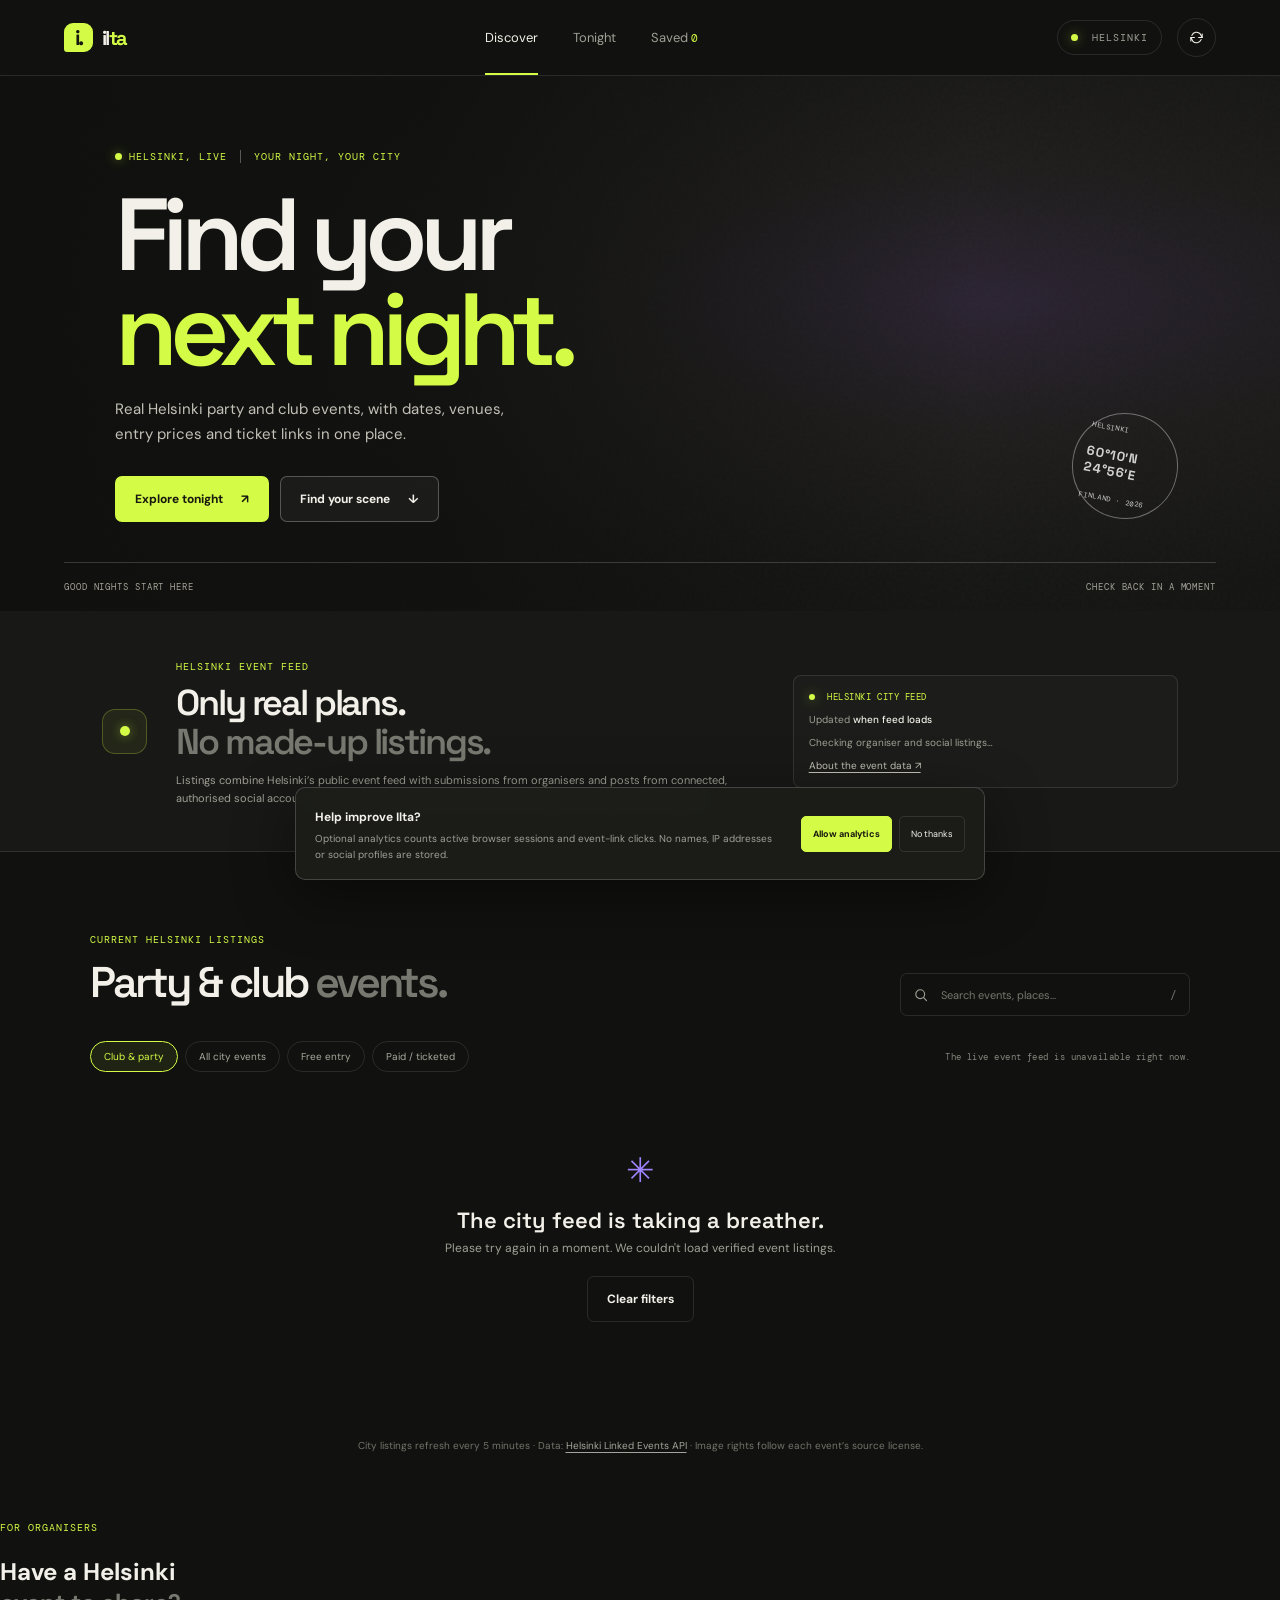
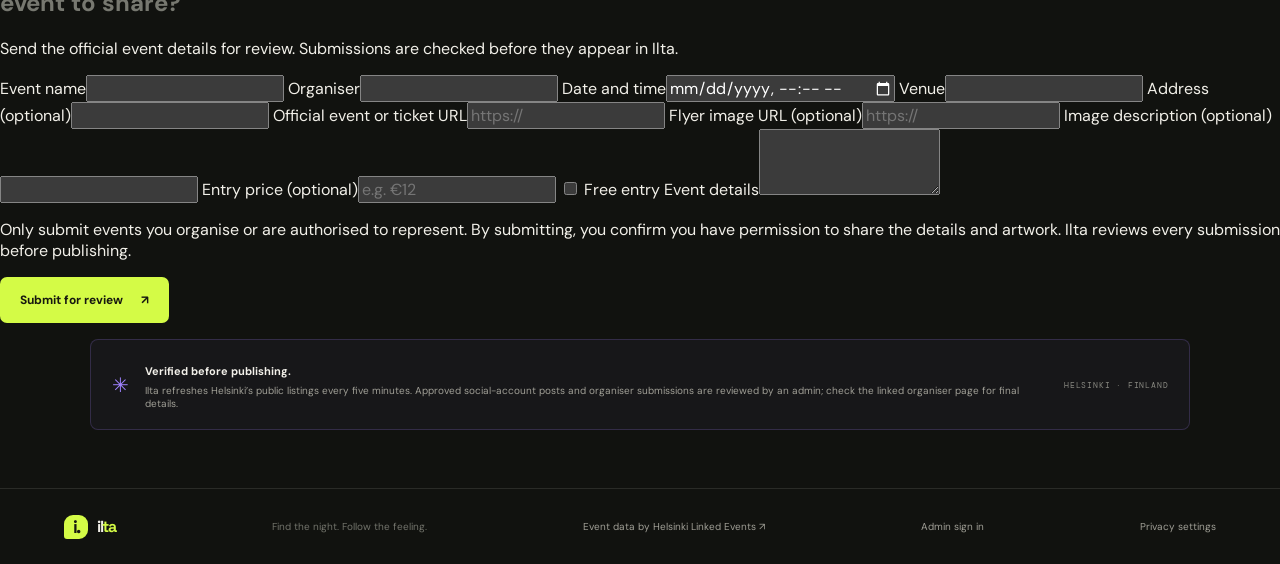
==== commit 8ff4be94: "social events updated" ====
--- a/index.html
+++ b/index.html
@@ -21,7 +21,6 @@
         <nav class="desktop-nav" aria-label="Main navigation">
           <button class="nav-link active" data-view="discover">Discover</button>
           <button class="nav-link" data-view="tonight">Tonight</button>
-          <button class="nav-link" data-view="venues">Venues</button>
           <button class="nav-link" data-view="saved">Saved <span class="saved-count" id="saved-count">0</span></button>
         </nav>
         <div class="top-actions">
@@ -38,8 +37,8 @@
           <div class="hero-grain" aria-hidden="true"></div>
           <div class="hero-copy">
             <div class="eyebrow"><span class="status-dot"></span><span id="live-label">HELSINKI, LIVE</span><span class="eyebrow-divider"></span><span>YOUR NIGHT, YOUR CITY</span></div>
-            <h1>Make tonight<br> <span class="outline-text">a story.</span></h1>
-            <p class="hero-description">The city is yours. Find the nights, sounds and scenes worth stepping out for.</p>
+            <h1>Find your<br> <span class="outline-text">next night.</span></h1>
+            <p class="hero-description">Real Helsinki party and club events, with dates, venues, entry prices and ticket links in one place.</p>
             <div class="hero-actions">
               <button class="button button-lime" data-view="tonight">Explore tonight <span aria-hidden="true">↗</span></button>
               <a class="button button-quiet" href="#feed-status">Find your scene <span aria-hidden="true">↓</span></a>
@@ -52,13 +51,14 @@
         <section class="feed-status" id="feed-status" aria-labelledby="feed-title">
           <div class="feed-status-icon" aria-hidden="true"><span class="status-dot"></span></div>
           <div class="feed-status-copy">
-            <span class="eyebrow">CONNECTED EVENT SOURCE</span>
-            <h2 id="feed-title">Real listings.<br><span class="muted">No social detours.</span></h2>
-            <p>Ilta loads Helsinki event listings directly from the city’s open events feed and refreshes every five minutes. Social posts are not currently imported; they require approved platform access and a secure server connection.</p>
+            <span class="eyebrow">HELSINKI EVENT FEED</span>
+            <h2 id="feed-title">Only real plans.<br><span class="muted">No made-up listings.</span></h2>
+            <p>Listings combine Helsinki’s public event feed with submissions from organisers and posts from connected, authorised social accounts. Social posts remain review drafts until an Ilta admin verifies the event details.</p>
           </div>
           <div class="feed-status-meta">
-            <span class="feed-source-live"><span class="status-dot"></span> CITY FEED CONNECTED</span>
+            <span class="feed-source-live"><span class="status-dot"></span> HELSINKI CITY FEED</span>
             <span>Updated <b id="feed-updated">when feed loads</b></span>
+            <span id="connection-status" role="status">Checking organiser and social listings…</span>
             <a href="https://api.hel.fi/linkedevents/v1/" target="_blank" rel="noopener noreferrer" data-analytics-kind="data" data-event-name="Helsinki Linked Events API">About the event data ↗</a>
           </div>
         </section>
@@ -66,8 +66,8 @@
         <section class="events-section" id="events-section">
           <div class="section-heading">
             <div>
-              <span class="eyebrow">THE CITY IS ON</span>
-              <h2 id="section-title">Find your <span class="muted">next thing.</span></h2>
+              <span class="eyebrow">CURRENT HELSINKI LISTINGS</span>
+              <h2 id="section-title">Party &amp; club <span class="muted">events.</span></h2>
             </div>
             <div class="section-tools">
               <label class="search-box">
@@ -77,20 +77,12 @@
               </label>
             </div>
           </div>
-          <div class="quick-searches" role="group" aria-label="Quick searches">
-            <span>QUICK SEARCH</span>
-            <button type="button" data-query="Afrobeats">Afrobeats</button>
-            <button type="button" data-query="Maxine">Maxine</button>
-            <button type="button" data-query="Kaarle">Kaarle</button>
-            <button type="button" data-query="Valkoinen Sali">Valkoinen Sali</button>
-          </div>
           <div class="filters-row">
             <div class="filter-chips" role="group" aria-label="Filter events">
-              <button class="filter-chip selected" data-filter="all">All events</button>
-              <button class="filter-chip" data-filter="nightlife">Club &amp; nightlife</button>
-              <button class="filter-chip" data-filter="music">Music</button>
-              <button class="filter-chip" data-filter="culture">Culture</button>
-              <button class="filter-chip" data-filter="free">Free</button>
+              <button class="filter-chip selected" data-filter="nightlife">Club &amp; party</button>
+              <button class="filter-chip" data-filter="all">All city events</button>
+              <button class="filter-chip" data-filter="free">Free entry</button>
+              <button class="filter-chip" data-filter="paid">Paid / ticketed</button>
             </div>
             <span class="results-meta" id="results-meta" aria-live="polite">Loading events…</span>
           </div>
@@ -105,19 +97,34 @@
           <p class="api-note">City listings refresh every 5 minutes · Data: <a href="https://api.hel.fi/linkedevents/v1/" target="_blank" rel="noopener noreferrer" data-analytics-kind="data" data-event-name="Helsinki Linked Events API">Helsinki Linked Events API</a> · Image rights follow each event’s source license.</p>
         </section>
 
-        <section class="venues-section" id="venues-section" hidden>
-          <div class="section-heading">
-            <div><span class="eyebrow">PLACES WITH A PULSE</span><h2>Meet the <span class="muted">venues.</span></h2></div>
-            <p class="venue-intro">Places behind the plans, sourced from Helsinki’s public event listings.</p>
+        <section class="submission-section" id="submit-event" aria-labelledby="submit-event-title">
+          <div class="submission-intro">
+            <span class="eyebrow">FOR ORGANISERS</span>
+            <h2 id="submit-event-title">Have a Helsinki<br><span class="muted">event to share?</span></h2>
+            <p>Send the official event details for review. Submissions are checked before they appear in Ilta.</p>
           </div>
-          <div class="venue-grid" id="venue-grid"></div>
-          <div class="empty-state" id="venue-empty" hidden><span class="empty-icon">⌂</span><h3>Venue details are on the way.</h3><p>Check back as more city listings come in.</p></div>
+          <form class="submission-form" id="event-submission-form">
+            <label>Event name<input name="title" maxlength="200" required></label>
+            <label>Organiser<input name="organizer_name" maxlength="160" required></label>
+            <label>Date and time<input name="starts_at" type="datetime-local" required></label>
+            <label>Venue<input name="venue" maxlength="200" required></label>
+            <label>Address <span>(optional)</span><input name="address" maxlength="300"></label>
+            <label>Official event or ticket URL<input name="event_url" type="url" placeholder="https://" required></label>
+            <label>Flyer image URL <span>(optional)</span><input name="image_url" type="url" placeholder="https://"></label>
+            <label>Image description <span>(optional)</span><input name="image_alt" maxlength="300"></label>
+            <label>Entry price <span>(optional)</span><input name="price" maxlength="100" placeholder="e.g. €12"></label>
+            <label class="submission-free"><input name="is_free" type="checkbox"> Free entry</label>
+            <label class="submission-wide">Event details<textarea name="description" maxlength="12000" rows="4"></textarea></label>
+            <p class="submission-notice submission-wide">Only submit events you organise or are authorised to represent. By submitting, you confirm you have permission to share the details and artwork. Ilta reviews every submission before publishing.</p>
+            <button class="button button-lime submission-wide" type="submit">Submit for review <span aria-hidden="true">↗</span></button>
+            <p class="submission-message submission-wide" id="submission-message" role="status" aria-live="polite"></p>
+          </form>
         </section>
 
         <section class="source-note">
           <span class="source-symbol">✳</span>
-          <div><b>Made for Helsinki nights.</b><p>Event times, ticket prices and images can change. Always check the organiser’s page before heading out.</p></div>
-          <span class="source-city">GOOD VIBES ONLY · HELSINKI</span>
+          <div><b>Verified before publishing.</b><p>Ilta refreshes Helsinki’s public listings every five minutes. Approved social-account posts and organiser submissions are reviewed by an admin; check the linked organiser page for final details.</p></div>
+          <span class="source-city">HELSINKI · FINLAND</span>
         </section>
       </main>
 
@@ -141,7 +148,6 @@
     <nav class="mobile-nav" aria-label="Mobile navigation">
       <button class="mobile-nav-item active" data-view="discover"><span>⌂</span>Discover</button>
       <button class="mobile-nav-item" data-view="tonight"><span>✳</span>Tonight</button>
-      <button class="mobile-nav-item" data-view="venues"><span>⌖</span>Venues</button>
       <button class="mobile-nav-item" data-view="saved"><span>♡</span>Saved</button>
     </nav>
 
@@ -168,17 +174,14 @@
           <p class="detail-description" id="detail-description"></p>
           <div class="detail-actions">
             <a class="button button-lime" id="official-link" target="_blank" rel="noopener noreferrer">Open event page <span aria-hidden="true">↗</span></a>
-            <button class="button button-outline" id="detail-save">♡ Save event</button>
+            <button class="button button-outline" id="detail-share" type="button">↗ Share with friends</button>
+            <button class="button button-outline" id="detail-save" type="button">♡ Save event</button>
           </div>
+          <p class="share-status" id="share-status" role="status" aria-live="polite"></p>
           <div class="detail-source">Details from Helsinki Linked Events. Confirm the latest details with the organiser.</div>
         </div>
       </div>
     </dialog>
 
-    <dialog class="venue-dialog" id="venue-dialog" aria-labelledby="venue-title">
-      <button class="dialog-close icon-button" id="venue-close" aria-label="Close venue details">×</button>
-      <div class="venue-dialog-image" id="venue-dialog-image"></div>
-      <div class="venue-dialog-copy"><span class="eyebrow">HELSINKI VENUE</span><h2 id="venue-title"></h2><p id="venue-address"></p><p id="venue-description"></p><a class="button button-lime" id="venue-link" target="_blank" rel="noopener noreferrer">Venue website <span aria-hidden="true">↗</span></a><h3>Upcoming here</h3><div id="venue-events" class="venue-events"></div></div>
-    </dialog>
   </body>
 </html>
--- a/styles.css
+++ b/styles.css
@@ -86,7 +86,7 @@
 .feed-status-meta a { color: #c4c2b8; text-underline-offset: 3px; }
 .feed-status-meta a:hover { color: var(--lime); }
 
-.events-section, .venues-section { padding: 75px clamp(24px, 7vw, 105px) 61px; }
+.events-section { padding: 75px clamp(24px, 7vw, 105px) 61px; }
 .section-heading { display: flex; justify-content: space-between; align-items: end; gap: 30px; }
 .section-tools { display: flex; align-items: center; gap: 11px; }
 .search-box { min-width: min(290px, 35vw); height: 43px; display: flex; align-items: center; gap: 10px; padding: 0 12px; border: 1px solid var(--line); border-radius: 7px; color: var(--muted); }
@@ -95,10 +95,6 @@
 .search-box input::placeholder { color: #75766e; }
 .search-box kbd { color: #73746d; font: 11px var(--mono); }
 .filters-row { display: flex; align-items: center; justify-content: space-between; gap: 18px; margin: 25px 0 19px; }
-.quick-searches { display: flex; align-items: center; flex-wrap: wrap; gap: 7px; margin: 23px 0 0; }
-.quick-searches > span { margin-right: 4px; color: var(--subtle); font: 8px var(--mono); letter-spacing: .08em; }
-.quick-searches button { padding: 7px 11px; border: 1px solid var(--line); border-radius: 99px; color: #aaa99f; background: transparent; font-size: 9px; cursor: pointer; }
-.quick-searches button:hover { border-color: var(--violet); color: var(--text); }
 .filter-chips { display: flex; flex-wrap: wrap; gap: 7px; }
 .filter-chip { border: 1px solid var(--line); border-radius: 99px; padding: 8px 13px; color: #aaa99f; background: transparent; font-size: 10px; cursor: pointer; }
 .filter-chip:hover, .filter-chip.selected { border-color: var(--lime); color: var(--lime); background: rgba(212,251,70,.07); }
@@ -136,17 +132,6 @@
 @keyframes shimmer { to { background-position-x: -200%; } }
 
 .venue-intro { max-width: 310px; margin: 0 0 10px; color: var(--muted); font-size: 12px; line-height: 1.7; }
-.venue-grid { display: grid; grid-template-columns: repeat(3, minmax(0, 1fr)); gap: 14px; margin-top: 28px; }
-.venue-card { min-height: 177px; position: relative; display: flex; flex-direction: column; justify-content: end; padding: 19px; overflow: hidden; border: 1px solid var(--line); border-radius: 9px; background: radial-gradient(ellipse at 80% 5%, rgba(159,130,255,.25), transparent 55%), linear-gradient(130deg, #22231f, #171815); text-align: left; cursor: pointer; }
-.venue-card:hover { border-color: rgba(212,251,70,.45); }
-.venue-card::before { content: "⌖"; position: absolute; top: 15px; right: 19px; color: rgba(212,251,70,.7); font-size: 26px; }
-.venue-card img { position: absolute; inset: 0; width: 100%; height: 100%; object-fit: cover; opacity: .35; }
-.venue-card::after { content: ""; position: absolute; inset: 0; background: linear-gradient(0deg, rgba(17,18,15,.92), transparent 80%); }
-.venue-card span, .venue-card b, .venue-card small { z-index: 1; position: relative; }
-.venue-card span { color: var(--lime); font: 9px var(--mono); text-transform: uppercase; }
-.venue-card b { max-width: 90%; margin-top: 7px; font: 600 17px var(--display); }
-.venue-card small { margin-top: 5px; color: var(--muted); font-size: 10px; }
-
 .source-note { display: flex; align-items: center; gap: 16px; margin: 0 clamp(24px, 7vw, 105px) 58px; padding: 19px 21px; border: 1px solid rgba(159,130,255,.2); border-radius: 8px; background: rgba(159,130,255,.045); }
 .source-symbol { color: var(--violet); font-size: 20px; }
 .source-note b { font-size: 11px; }
@@ -211,8 +196,8 @@
 .admin-privacy { margin: 18px 0; color: var(--subtle); font-size: 10px; line-height: 1.6; }
 
 .mobile-nav { display: none; }
-.detail-dialog, .venue-dialog { width: min(980px, calc(100vw - 32px)); max-width: unset; max-height: min(860px, calc(100dvh - 32px)); padding: 0; overflow: auto; border: 1px solid rgba(255,255,255,.14); border-radius: 12px; background: #181916; color: var(--text); box-shadow: 0 30px 100px rgba(0,0,0,.7); }
-.detail-dialog::backdrop, .venue-dialog::backdrop { background: rgba(7,8,7,.78); backdrop-filter: blur(8px); }
+.detail-dialog { width: min(980px, calc(100vw - 32px)); max-width: unset; max-height: min(860px, calc(100dvh - 32px)); padding: 0; overflow: auto; border: 1px solid rgba(255,255,255,.14); border-radius: 12px; background: #181916; color: var(--text); box-shadow: 0 30px 100px rgba(0,0,0,.7); }
+.detail-dialog::backdrop { background: rgba(7,8,7,.78); backdrop-filter: blur(8px); }
 .dialog-close { position: sticky; z-index: 5; top: 14px; float: right; margin: 14px 14px -53px 0; border-color: rgba(255,255,255,.2); background: rgba(16,17,14,.68); font-size: 23px; }
 .detail-layout { display: grid; grid-template-columns: minmax(0, .95fr) minmax(0, 1.05fr); min-height: 560px; }
 .flyer-panel { display: flex; flex-direction: column; min-width: 0; padding: 20px; background: #12130f; }
@@ -233,19 +218,8 @@
 .detail-price::before { content: "↗"; margin-right: 7px; color: var(--lime); }
 .detail-description { margin: 24px 0; color: #aaa99f; font-size: 12px; line-height: 1.75; }
 .detail-actions { display: flex; flex-wrap: wrap; gap: 9px; }
+.share-status { min-height: 16px; margin: 10px 0 -10px; color: var(--lime); font-size: 10px; }
 .detail-source { margin-top: 22px; color: var(--subtle); font-size: 8px; letter-spacing: .02em; line-height: 1.6; }
-.venue-dialog { width: min(620px, calc(100vw - 32px)); }
-.venue-dialog-image { height: 200px; background: radial-gradient(ellipse at 70% 30%, #44385a, #20211c 67%); }
-.venue-dialog-image img { width: 100%; height: 100%; object-fit: cover; }
-.venue-dialog-copy { padding: 29px; }
-.venue-dialog-copy h2 { margin: 9px 0; font: 600 31px var(--display); }
-.venue-dialog-copy p { color: var(--muted); font-size: 12px; line-height: 1.7; }
-.venue-dialog-copy h3 { margin: 28px 0 10px; font: 600 16px var(--display); }
-.venue-events { display: grid; gap: 7px; }
-.venue-event-row { display: flex; justify-content: space-between; gap: 12px; padding: 10px; border: 1px solid var(--line); border-radius: 6px; background: #1d1e1a; text-align: left; cursor: pointer; }
-.venue-event-row span:first-child { font-size: 11px; }
-.venue-event-row span:last-child { flex: 0 0 auto; color: var(--lime); font: 9px var(--mono); }
-
 @media (min-width: 1320px) {
   .event-grid { grid-template-columns: repeat(5, minmax(0, 1fr)); }
 }
@@ -280,15 +254,12 @@
   .feed-status-copy p { grid-column: 1 / -1; font-size: 10px; }
   .feed-status-meta { grid-column: 1 / -1; grid-template-columns: 1fr auto; justify-items: start; gap: 7px 12px; padding: 11px; font-size: 9px; }
   .feed-status-meta a { grid-column: 1 / -1; }
-  .events-section, .venues-section { padding: 48px 18px 45px; }
+  .events-section { padding: 48px 18px 45px; }
   .section-heading { display: block; }
   .section-heading h2 { font-size: 32px; }
   .section-tools { margin-top: 18px; }
   .search-box { width: 100%; min-width: 0; }
   .filters-row { display: block; margin: 17px 0 15px; }
-  .quick-searches { flex-wrap: nowrap; overflow-x: auto; padding: 1px 1px 6px; scrollbar-width: none; }
-  .quick-searches::-webkit-scrollbar { display: none; }
-  .quick-searches > span, .quick-searches button { flex: 0 0 auto; }
   .filter-chips { flex-wrap: nowrap; overflow-x: auto; padding: 2px 1px 7px; scrollbar-width: none; }
   .filter-chips::-webkit-scrollbar { display: none; }
   .filter-chip { flex: 0 0 auto; }
@@ -301,10 +272,6 @@
   .event-date { font-size: 8px; }
   .event-price { font-size: 9px; }
   .api-note { font-size: 9px; }
-  .venue-grid { grid-template-columns: repeat(2, minmax(0, 1fr)); gap: 9px; margin-top: 21px; }
-  .venue-card { min-height: 145px; padding: 13px; }
-  .venue-card b { font-size: 14px; }
-  .venue-intro { margin-top: 10px; }
   .source-note { align-items: start; margin: 0 18px 36px; padding: 15px; }
   .source-note p { line-height: 1.6; }
   .source-city { display: none; }
@@ -330,11 +297,11 @@
   .clicks-panel { padding: 15px; }
   .click-row { align-items: start; }
   .click-row b { max-width: 210px; }
-  .mobile-nav { position: fixed; z-index: 10; right: 10px; bottom: max(10px, env(safe-area-inset-bottom)); left: 10px; height: 60px; display: grid; grid-template-columns: repeat(4, 1fr); padding: 4px; border: 1px solid rgba(255,255,255,.12); border-radius: 12px; background: rgba(25,26,23,.94); box-shadow: 0 8px 30px rgba(0,0,0,.4); backdrop-filter: blur(16px); }
+  .mobile-nav { position: fixed; z-index: 10; right: 10px; bottom: max(10px, env(safe-area-inset-bottom)); left: 10px; height: 60px; display: grid; grid-template-columns: repeat(3, 1fr); padding: 4px; border: 1px solid rgba(255,255,255,.12); border-radius: 12px; background: rgba(25,26,23,.94); box-shadow: 0 8px 30px rgba(0,0,0,.4); backdrop-filter: blur(16px); }
   .mobile-nav-item { display: grid; align-content: center; justify-items: center; gap: 3px; border: 0; border-radius: 8px; color: #85867d; background: transparent; font-size: 8px; cursor: pointer; }
   .mobile-nav-item span { font-size: 17px; }
   .mobile-nav-item.active { color: var(--lime); background: rgba(212,251,70,.07); }
-  .detail-dialog, .venue-dialog { width: calc(100vw - 16px); max-height: calc(100dvh - 20px); border-radius: 11px; }
+  .detail-dialog { width: calc(100vw - 16px); max-height: calc(100dvh - 20px); border-radius: 11px; }
   .detail-layout { display: flex; flex-direction: column; }
   .flyer-panel { min-height: 360px; padding: 15px; }
   .flyer-viewport { min-height: 280px; max-height: 49dvh; }
@@ -343,8 +310,6 @@
   .detail-copy h2 { max-width: 90%; font-size: 30px; }
   .detail-description { margin: 17px 0; }
   .detail-actions .button { flex: 1; }
-  .venue-dialog-image { height: 160px; }
-  .venue-dialog-copy { padding: 23px 20px; }
 }
 @media (max-width: 380px) {
   .hero-actions { gap: 7px; }
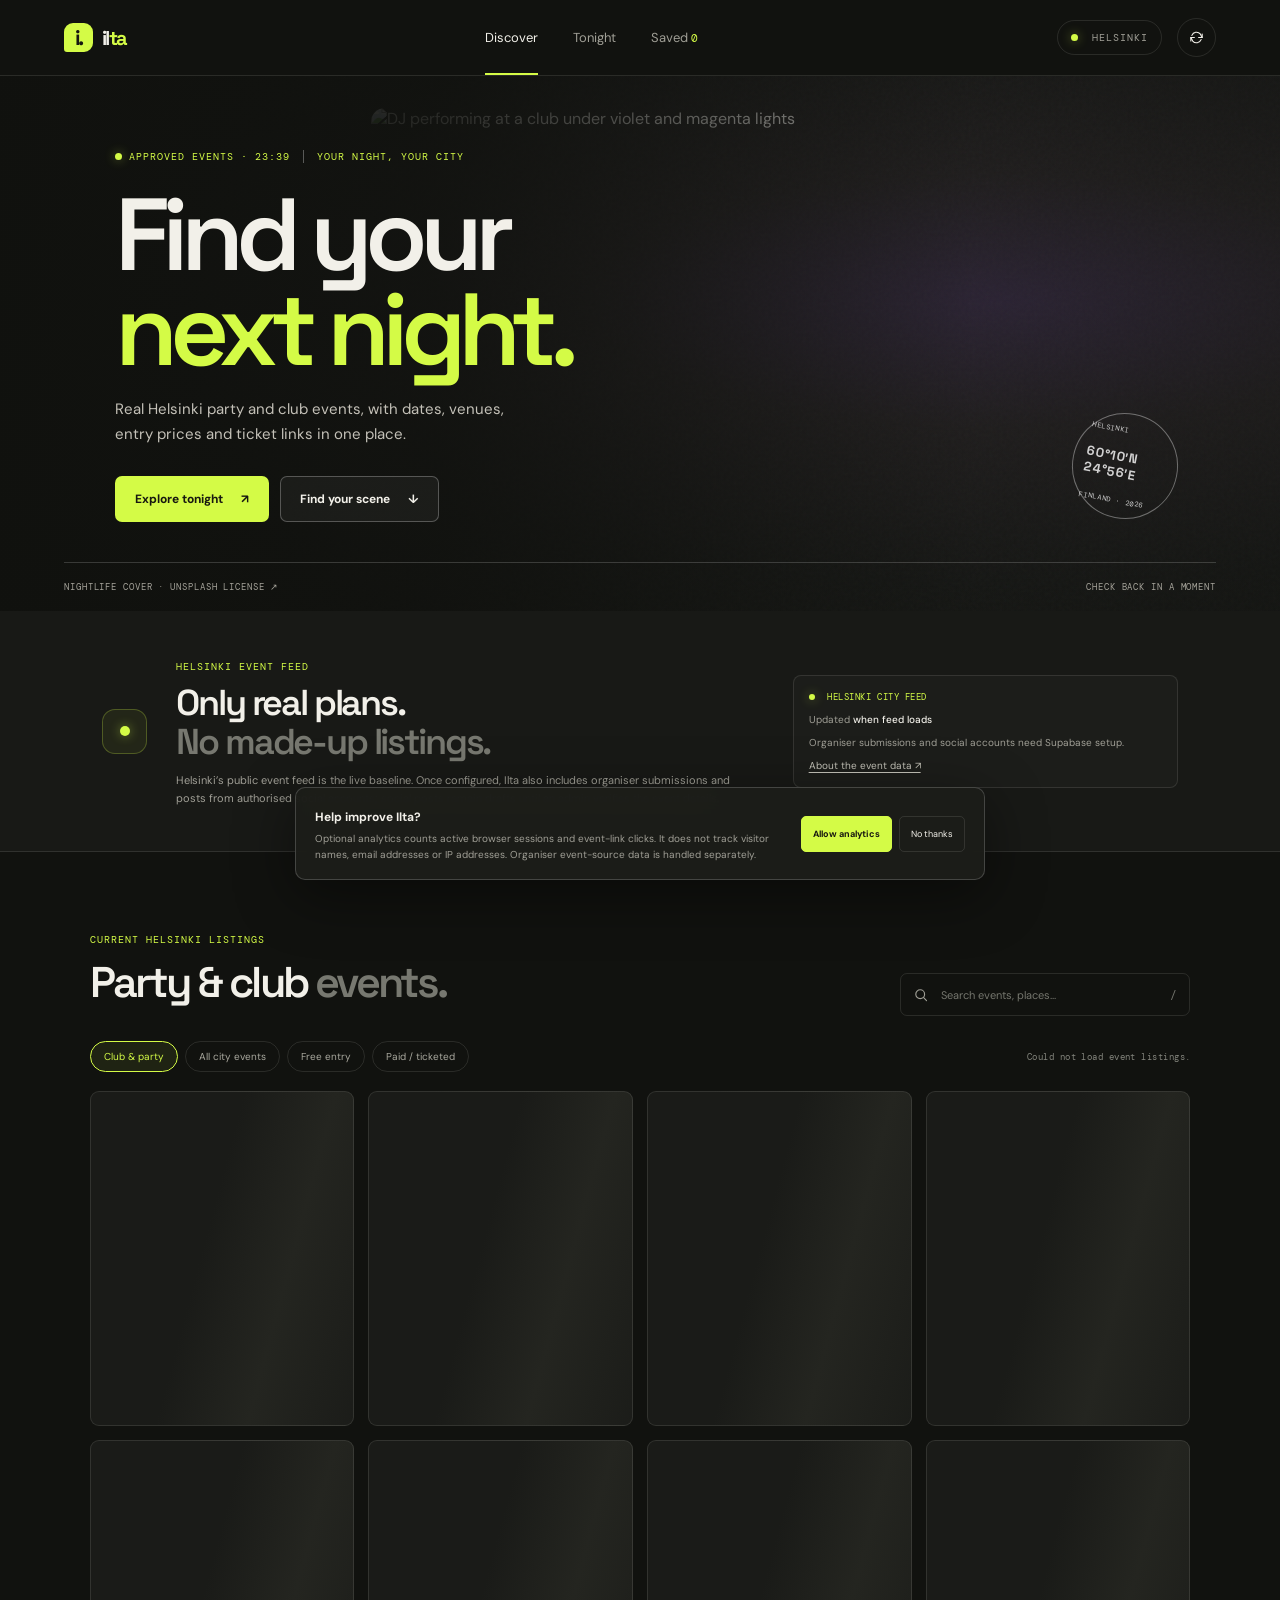
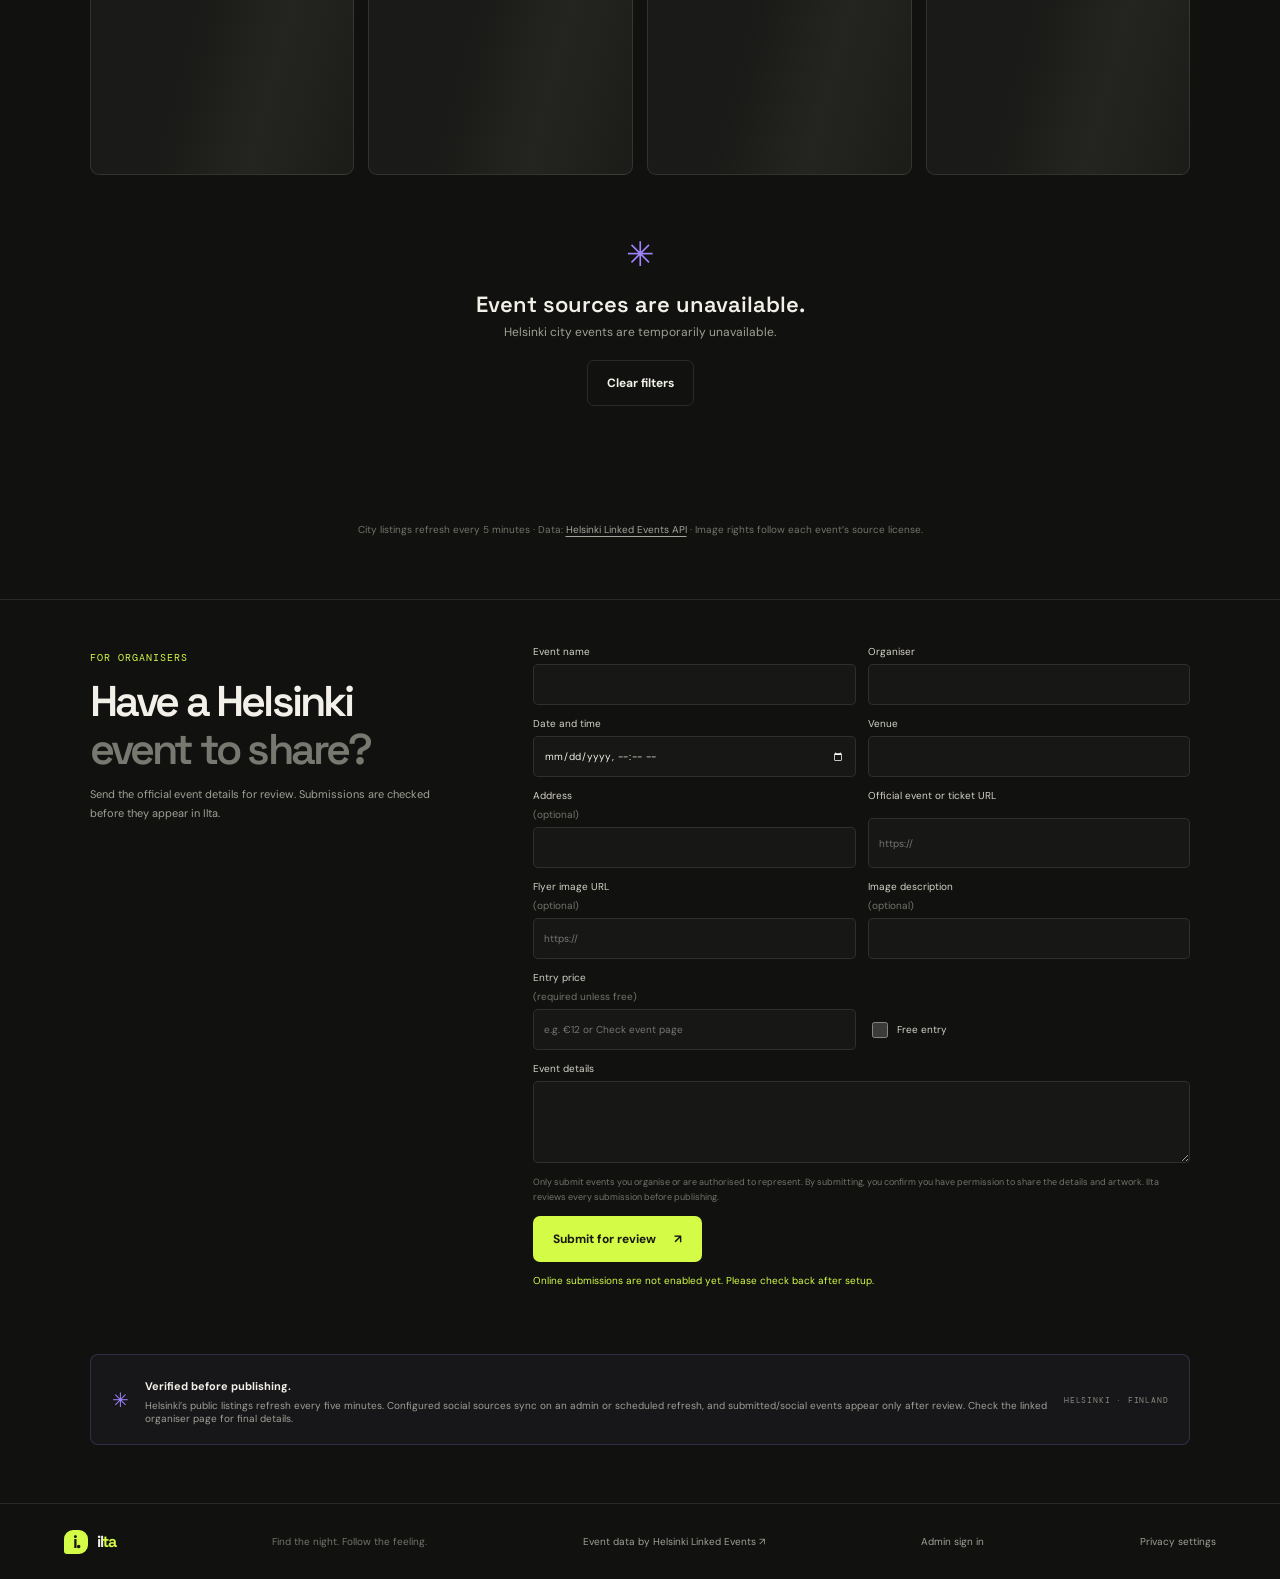
==== commit 257bb509: "admin updated the admin page to include a new section for managing social media sources. The admin.j" ====
--- a/index.html
+++ b/index.html
@@ -33,7 +33,17 @@
 
       <main>
         <section class="hero" id="discover">
-          <div class="hero-art" id="hero-art" aria-hidden="true"></div>
+          <div class="hero-art" id="hero-art">
+            <img
+              src="https://images.unsplash.com/photo-1470225620780-dba8ba36b745?auto=format&amp;fit=crop&amp;w=1600&amp;q=80"
+              srcset="https://images.unsplash.com/photo-1470225620780-dba8ba36b745?auto=format&amp;fit=crop&amp;w=900&amp;q=75 900w, https://images.unsplash.com/photo-1470225620780-dba8ba36b745?auto=format&amp;fit=crop&amp;w=1600&amp;q=80 1600w, https://images.unsplash.com/photo-1470225620780-dba8ba36b745?auto=format&amp;fit=crop&amp;w=2000&amp;q=82 2000w"
+              sizes="100vw"
+              width="2000"
+              height="1333"
+              alt="DJ performing at a club under violet and magenta lights"
+              fetchpriority="high"
+              decoding="async">
+          </div>
           <div class="hero-grain" aria-hidden="true"></div>
           <div class="hero-copy">
             <div class="eyebrow"><span class="status-dot"></span><span id="live-label">HELSINKI, LIVE</span><span class="eyebrow-divider"></span><span>YOUR NIGHT, YOUR CITY</span></div>
@@ -45,7 +55,7 @@
             </div>
           </div>
           <div class="hero-stamp" aria-hidden="true"><span>HELSINKI</span><b>60°10′N<br>24°56′E</b><span>FINLAND · 2026</span></div>
-          <div class="hero-bottom"><span>GOOD NIGHTS START HERE</span><span id="hero-event-count">LOADING THE CITY...</span></div>
+          <div class="hero-bottom"><a href="https://unsplash.com/license" target="_blank" rel="noopener noreferrer">NIGHTLIFE COVER · UNSPLASH LICENSE ↗</a><span id="hero-event-count">LOADING THE CITY...</span></div>
         </section>
 
         <section class="feed-status" id="feed-status" aria-labelledby="feed-title">
@@ -53,7 +63,7 @@
           <div class="feed-status-copy">
             <span class="eyebrow">HELSINKI EVENT FEED</span>
             <h2 id="feed-title">Only real plans.<br><span class="muted">No made-up listings.</span></h2>
-            <p>Listings combine Helsinki’s public event feed with submissions from organisers and posts from connected, authorised social accounts. Social posts remain review drafts until an Ilta admin verifies the event details.</p>
+            <p>Helsinki’s public event feed is the live baseline. Once configured, Ilta also includes organiser submissions and posts from authorised social accounts; social posts remain drafts until an admin verifies the event details.</p>
           </div>
           <div class="feed-status-meta">
             <span class="feed-source-live"><span class="status-dot"></span> HELSINKI CITY FEED</span>
@@ -112,7 +122,7 @@
             <label>Official event or ticket URL<input name="event_url" type="url" placeholder="https://" required></label>
             <label>Flyer image URL <span>(optional)</span><input name="image_url" type="url" placeholder="https://"></label>
             <label>Image description <span>(optional)</span><input name="image_alt" maxlength="300"></label>
-            <label>Entry price <span>(optional)</span><input name="price" maxlength="100" placeholder="e.g. €12"></label>
+            <label>Entry price <span>(required unless free)</span><input name="price" maxlength="100" placeholder="e.g. €12 or Check event page"></label>
             <label class="submission-free"><input name="is_free" type="checkbox"> Free entry</label>
             <label class="submission-wide">Event details<textarea name="description" maxlength="12000" rows="4"></textarea></label>
             <p class="submission-notice submission-wide">Only submit events you organise or are authorised to represent. By submitting, you confirm you have permission to share the details and artwork. Ilta reviews every submission before publishing.</p>
@@ -123,7 +133,7 @@
 
         <section class="source-note">
           <span class="source-symbol">✳</span>
-          <div><b>Verified before publishing.</b><p>Ilta refreshes Helsinki’s public listings every five minutes. Approved social-account posts and organiser submissions are reviewed by an admin; check the linked organiser page for final details.</p></div>
+          <div><b>Verified before publishing.</b><p>Helsinki’s public listings refresh every five minutes. Configured social sources sync on an admin or scheduled refresh, and submitted/social events appear only after review. Check the linked organiser page for final details.</p></div>
           <span class="source-city">HELSINKI · FINLAND</span>
         </section>
       </main>
@@ -138,7 +148,7 @@
     </div>
 
     <aside class="consent-banner" id="analytics-consent" aria-label="Optional analytics privacy settings" hidden>
-      <div><b>Help improve Ilta?</b><p>Optional analytics counts active browser sessions and event-link clicks. No names, IP addresses or social profiles are stored.</p></div>
+      <div><b>Help improve Ilta?</b><p>Optional analytics counts active browser sessions and event-link clicks. It does not track visitor names, email addresses or IP addresses. Organiser event-source data is handled separately.</p></div>
       <div class="consent-actions">
         <button class="consent-accept" id="consent-accept" type="button">Allow analytics</button>
         <button class="consent-decline" id="consent-decline" type="button">No thanks</button>
--- a/styles.css
+++ b/styles.css
@@ -48,9 +48,8 @@
 
 .hero { min-height: 535px; position: relative; display: flex; align-items: center; padding: 68px clamp(24px, 9vw, 142px) 89px; isolation: isolate; overflow: hidden; background: radial-gradient(ellipse at 78% 42%, #342940 0%, #242122 29%, #171816 64%, #12130f 100%); }
 .hero::after { content: ""; position: absolute; z-index: -1; inset: 0; background: linear-gradient(90deg, rgba(16,17,14,.98) 0%, rgba(16,17,14,.86) 34%, rgba(16,17,14,.26) 76%, rgba(16,17,14,.38) 100%); }
-.hero-art { position: absolute; z-index: -2; inset: 0 0 0 33%; background-position: center 42%; background-size: cover; opacity: 0; transition: opacity .7s ease; }
-.hero-art.ready { opacity: .77; }
-.hero-art.ready::before { content: ""; position: absolute; inset: 0; backdrop-filter: saturate(.68); }
+.hero-art { position: absolute; z-index: -2; inset: 6% 21% 8% 29%; overflow: hidden; border-radius: 14px; opacity: .77; }
+.hero-art img { width: 100%; height: 100%; display: block; object-fit: cover; object-position: center 42%; filter: saturate(.72); }
 .hero-grain { position: absolute; z-index: -1; inset: 0; opacity: .17; pointer-events: none; background-image: url("data:image/svg+xml,%3Csvg viewBox='0 0 180 180' xmlns='http://www.w3.org/2000/svg'%3E%3Cfilter id='n'%3E%3CfeTurbulence type='fractalNoise' baseFrequency='.86' numOctaves='3' stitchTiles='stitch'/%3E%3C/filter%3E%3Crect width='100%25' height='100%25' filter='url(%23n)' opacity='.23'/%3E%3C/svg%3E"); }
 .hero-copy { max-width: 610px; }
 .eyebrow { display: inline-flex; align-items: center; gap: 3px; color: var(--lime); }
@@ -70,6 +69,8 @@
 .hero-stamp { position: absolute; right: clamp(30px, 8vw, 127px); bottom: 92px; width: 106px; height: 106px; display: flex; flex-direction: column; justify-content: space-between; padding: 12px; border: 1px solid rgba(255,255,255,.36); border-radius: 50%; color: rgba(255,255,255,.8); font-size: 7px; transform: rotate(11deg); }
 .hero-stamp b { font: 700 13px/1.25 var(--display); }
 .hero-bottom { position: absolute; bottom: 0; left: clamp(24px, 5vw, 80px); right: clamp(24px, 5vw, 80px); display: flex; justify-content: space-between; padding: 18px 0; color: #a5a39a; border-top: 1px solid rgba(255,255,255,.17); font-size: 9px; }
+.hero-bottom a { color: inherit; text-decoration: none; }
+.hero-bottom a:hover { color: var(--lime); }
 
 .section-heading h2 { margin: 11px 0 10px; font: 600 clamp(28px, 3.5vw, 43px)/1.1 var(--display); letter-spacing: -.065em; }
 .muted { color: #777870; }
@@ -171,6 +172,7 @@
 .admin-login form .button { margin-top: 10px; }
 .admin-message { min-height: 20px; font-size: 10px !important; }
 .admin-message.error { color: #ff9d9d; }
+.admin-message { color: var(--muted); }
 .admin-heading { display: flex; justify-content: space-between; align-items: start; gap: 20px; }
 .admin-heading h1 { font-size: 43px; }
 .admin-heading p { max-width: 500px; margin-top: 0; }
@@ -193,6 +195,25 @@
 .click-row span, .click-row time { color: var(--muted); font-size: 9px; }
 .click-row time { flex: 0 0 auto; font-family: var(--mono); }
 .click-empty { color: var(--muted); font-size: 11px; }
+.source-admin-panel { margin-top: 24px; padding: 21px; border: 1px solid rgba(159,130,255,.22); border-radius: 9px; background: linear-gradient(145deg, rgba(159,130,255,.055), var(--surface)); }
+.source-admin-panel > p { max-width: 720px; }
+.review-panel { margin-top: 16px; }
+.review-list { display: grid; gap: 12px; padding-top: 14px; }
+.review-card { display: grid; grid-template-columns: minmax(130px, .55fr) minmax(0, 1fr); gap: 15px; padding: 15px; border: 1px solid var(--line); border-radius: 7px; background: rgba(255,255,255,.015); }
+.review-card-summary { min-width: 0; }
+.review-card-summary b { display: block; font-size: 12px; font-weight: 600; }
+.review-card-summary p { margin: 8px 0; color: var(--muted); font-size: 10px; line-height: 1.6; overflow-wrap: anywhere; }
+.review-card-summary a { color: var(--lime); font-size: 10px; }
+.review-card-form { display: grid; grid-template-columns: repeat(2, minmax(0, 1fr)); gap: 8px; }
+.review-card-form label { display: grid; gap: 4px; color: var(--muted); font-size: 9px; }
+.review-card-form input, .review-card-form textarea { width: 100%; min-height: 35px; padding: 7px; border: 1px solid var(--line); border-radius: 4px; background: #11120f; color: var(--text); font-size: 10px; }
+.review-card-form .review-wide { grid-column: 1 / -1; }
+.review-card-form .review-free { display: flex; align-items: center; gap: 7px; }
+.review-card-form .review-free input { width: 15px; min-height: 15px; accent-color: var(--lime); }
+.review-card-form-actions { display: flex; grid-column: 1 / -1; gap: 8px; }
+.review-card-form-actions .button { min-height: 36px; font-size: 10px; }
+.review-card-status { grid-column: 1 / -1; min-height: 14px; color: var(--lime); font-size: 9px; }
+.review-card-status.error { color: #ff9d9d; }
 .admin-privacy { margin: 18px 0; color: var(--subtle); font-size: 10px; line-height: 1.6; }
 
 .mobile-nav { display: none; }
@@ -220,6 +241,21 @@
 .detail-actions { display: flex; flex-wrap: wrap; gap: 9px; }
 .share-status { min-height: 16px; margin: 10px 0 -10px; color: var(--lime); font-size: 10px; }
 .detail-source { margin-top: 22px; color: var(--subtle); font-size: 8px; letter-spacing: .02em; line-height: 1.6; }
+.submission-section { display: grid; grid-template-columns: minmax(200px, .7fr) minmax(0, 1.3fr); gap: clamp(28px, 7vw, 90px); padding: 45px clamp(24px, 7vw, 105px) 65px; border-top: 1px solid var(--line); }
+.submission-intro h2 { margin: 12px 0; font: 600 clamp(28px, 3.5vw, 43px)/1.1 var(--display); letter-spacing: -.065em; }
+.submission-intro p, .source-admin-panel > p { color: var(--muted); font-size: 11px; line-height: 1.7; }
+.submission-form { display: grid; grid-template-columns: repeat(2, minmax(0, 1fr)); gap: 12px; align-content: start; }
+.submission-form label { display: grid; gap: 6px; color: #d4d1c8; font-size: 10px; }
+.submission-form label span { display: inline; color: var(--subtle); }
+.submission-form input, .submission-form textarea { width: 100%; min-height: 41px; padding: 10px; border: 1px solid var(--line); border-radius: 5px; background: #171815; color: var(--text); }
+.submission-form textarea { resize: vertical; }
+.submission-form .submission-free { display: flex; align-items: center; align-self: end; min-height: 41px; }
+.submission-form .submission-free input { width: 16px; min-height: 16px; accent-color: var(--lime); }
+.submission-wide { grid-column: 1 / -1; }
+.submission-notice { margin: 0; color: var(--subtle); font-size: 9px; line-height: 1.6; }
+.submission-form button { justify-self: start; }
+.submission-message { min-height: 15px; margin: 0; color: var(--lime); font-size: 10px; }
+.submission-message.error { color: #ff9d9d; }
 @media (min-width: 1320px) {
   .event-grid { grid-template-columns: repeat(5, minmax(0, 1fr)); }
 }
@@ -241,7 +277,8 @@
   .icon-button { width: 35px; height: 35px; }
   .hero { min-height: 555px; align-items: end; padding: 0 22px 85px; }
   .hero::after { background: linear-gradient(0deg, rgba(15,16,14,.98), rgba(15,16,14,.8) 37%, rgba(15,16,14,.13) 100%); }
-  .hero-art { inset: 0; background-position: center 30%; }
+  .hero-art { inset: 4% 7% 34%; border-radius: 12px; }
+  .hero-art img { object-position: center center; }
   .hero-copy { max-width: 100%; }
   .hero h1 { margin-top: 19px; font-size: clamp(59px, 17vw, 87px); }
   .hero-description { max-width: 340px; margin: 14px 0 20px; font-size: 13px; }
@@ -254,6 +291,9 @@
   .feed-status-copy p { grid-column: 1 / -1; font-size: 10px; }
   .feed-status-meta { grid-column: 1 / -1; grid-template-columns: 1fr auto; justify-items: start; gap: 7px 12px; padding: 11px; font-size: 9px; }
   .feed-status-meta a { grid-column: 1 / -1; }
+  .submission-section { grid-template-columns: 1fr; gap: 15px; padding: 35px 18px 45px; }
+  .submission-form { grid-template-columns: 1fr; }
+  .submission-wide { grid-column: auto; }
   .events-section { padding: 48px 18px 45px; }
   .section-heading { display: block; }
   .section-heading h2 { font-size: 32px; }
@@ -295,6 +335,10 @@
   .metric-card { min-height: 125px; }
   .metric-card > b { font-size: 38px; }
   .clicks-panel { padding: 15px; }
+  .source-admin-panel { padding: 15px; }
+  .review-card { grid-template-columns: 1fr; padding: 11px; }
+  .review-card-form { grid-template-columns: 1fr; }
+  .review-card-form .review-wide, .review-card-form-actions, .review-card-status { grid-column: auto; }
   .click-row { align-items: start; }
   .click-row b { max-width: 210px; }
   .mobile-nav { position: fixed; z-index: 10; right: 10px; bottom: max(10px, env(safe-area-inset-bottom)); left: 10px; height: 60px; display: grid; grid-template-columns: repeat(3, 1fr); padding: 4px; border: 1px solid rgba(255,255,255,.12); border-radius: 12px; background: rgba(25,26,23,.94); box-shadow: 0 8px 30px rgba(0,0,0,.4); backdrop-filter: blur(16px); }
